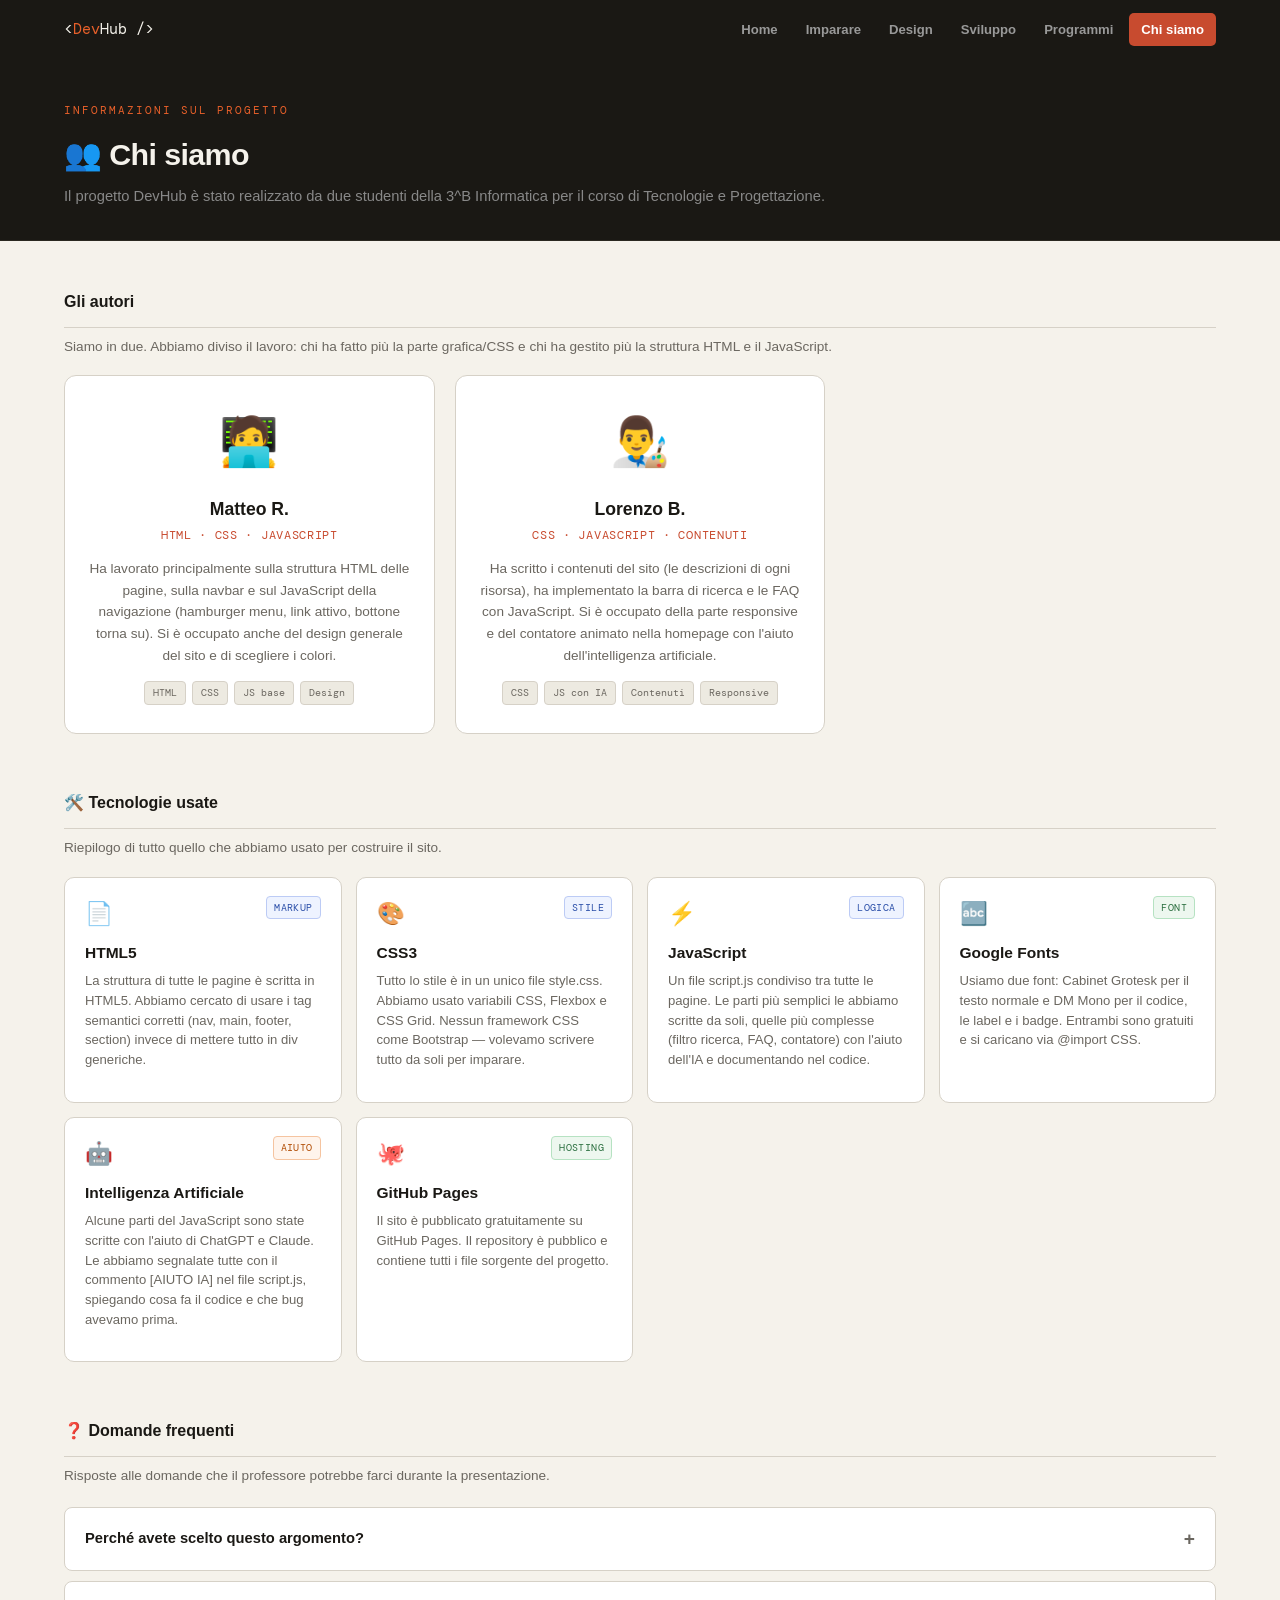
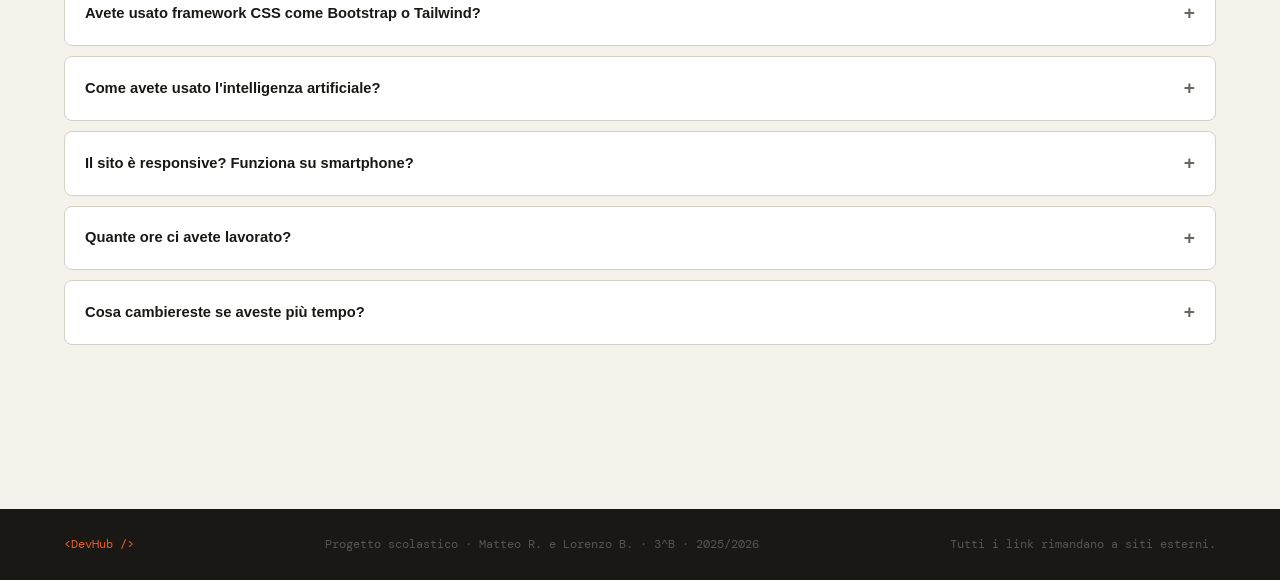
==== contatti.html @ ea6a5de8 "Sito copletato (skit)" ====
<!DOCTYPE html>
<html lang="it">
<head>
  <meta charset="UTF-8">
  <meta name="viewport" content="width=device-width, initial-scale=1.0">
  <title>Chi siamo – DevHub</title>
  <link rel="stylesheet" href="style.css">
</head>
<body>

<nav>
  <a href="index.html" class="brand">&lt;<span>Dev</span>Hub /&gt;</a>
  <div class="hamburger" id="hamburger">
    <span></span>
    <span></span>
    <span></span>
  </div>
  <div class="nav-links">
    <a href="index.html">Home</a>
    <a href="imparare.html">Imparare</a>
    <a href="design.html">Design</a>
    <a href="sviluppo.html">Sviluppo</a>
    <a href="programmi.html">Programmi</a>
    <a href="contatti.html">Chi siamo</a>
  </div>
</nav>


<div class="page-title">
  <div class="eyebrow">Informazioni sul progetto</div>
  <h1>👥 Chi siamo</h1>
  <p>Il progetto DevHub è stato realizzato da due studenti della 3^B Informatica per il corso di Tecnologie e Progettazione.</p>
</div>


<div class="main">

  <!-- ─────────── PROFILI ─────────── -->
  <div class="sezione">
    <div class="sezione-head">
      <h2>Gli autori</h2>
    </div>
    <p class="sezione-desc">Siamo in due. Abbiamo diviso il lavoro: chi ha fatto più la parte grafica/CSS e chi ha gestito più la struttura HTML e il JavaScript.</p>

    <div class="chi-siamo-grid">

      <!-- profilo Matteo -->
      <div class="profilo-card">
        <span class="profilo-avatar">🧑‍💻</span>
        <h3>Matteo R.</h3>
        <span class="ruolo">HTML · CSS · JavaScript</span>
        <p>
          Ha lavorato principalmente sulla struttura HTML delle pagine, sulla navbar
          e sul JavaScript della navigazione (hamburger menu, link attivo, bottone torna su).
          Si è occupato anche del design generale del sito e di scegliere i colori.
        </p>
        <div class="tag-lista">
          <span class="tag">HTML</span>
          <span class="tag">CSS</span>
          <span class="tag">JS base</span>
          <span class="tag">Design</span>
        </div>
      </div>

      <!-- profilo Lorenzo -->
      <div class="profilo-card">
        <span class="profilo-avatar">👨‍🎨</span>
        <h3>Lorenzo B.</h3>
        <span class="ruolo">CSS · JavaScript · Contenuti</span>
        <p>
          Ha scritto i contenuti del sito (le descrizioni di ogni risorsa), ha implementato
          la barra di ricerca e le FAQ con JavaScript. Si è occupato della parte responsive
          e del contatore animato nella homepage con l'aiuto dell'intelligenza artificiale.
        </p>
        <div class="tag-lista">
          <span class="tag">CSS</span>
          <span class="tag">JS con IA</span>
          <span class="tag">Contenuti</span>
          <span class="tag">Responsive</span>
        </div>
      </div>

    </div>
  </div><!-- /profili -->


  <!-- ─────────── COME È STATO FATTO ─────────── -->
  <div class="sezione">
    <div class="sezione-head">
      <h2>🛠️ Tecnologie usate</h2>
    </div>
    <p class="sezione-desc">Riepilogo di tutto quello che abbiamo usato per costruire il sito.</p>

    <div class="griglia">

      <div class="card">
        <div class="card-top"><div class="card-icon">📄</div><span class="badge open">Markup</span></div>
        <h3>HTML5</h3>
        <p>La struttura di tutte le pagine è scritta in HTML5. Abbiamo cercato di usare i tag semantici corretti (nav, main, footer, section) invece di mettere tutto in div generiche.</p>
      </div>

      <div class="card">
        <div class="card-top"><div class="card-icon">🎨</div><span class="badge open">Stile</span></div>
        <h3>CSS3</h3>
        <p>Tutto lo stile è in un unico file style.css. Abbiamo usato variabili CSS, Flexbox e CSS Grid. Nessun framework CSS come Bootstrap — volevamo scrivere tutto da soli per imparare.</p>
      </div>

      <div class="card">
        <div class="card-top"><div class="card-icon">⚡</div><span class="badge open">Logica</span></div>
        <h3>JavaScript</h3>
        <p>Un file script.js condiviso tra tutte le pagine. Le parti più semplici le abbiamo scritte da soli, quelle più complesse (filtro ricerca, FAQ, contatore) con l'aiuto dell'IA e documentando nel codice.</p>
      </div>

      <div class="card">
        <div class="card-top"><div class="card-icon">🔤</div><span class="badge free">Font</span></div>
        <h3>Google Fonts</h3>
        <p>Usiamo due font: Cabinet Grotesk per il testo normale e DM Mono per il codice, le label e i badge. Entrambi sono gratuiti e si caricano via @import CSS.</p>
      </div>

      <div class="card">
        <div class="card-top"><div class="card-icon">🤖</div><span class="badge paid">Aiuto</span></div>
        <h3>Intelligenza Artificiale</h3>
        <p>Alcune parti del JavaScript sono state scritte con l'aiuto di ChatGPT e Claude. Le abbiamo segnalate tutte con il commento [AIUTO IA] nel file script.js, spiegando cosa fa il codice e che bug avevamo prima.</p>
      </div>

      <div class="card">
        <div class="card-top"><div class="card-icon">🐙</div><span class="badge free">Hosting</span></div>
        <h3>GitHub Pages</h3>
        <p>Il sito è pubblicato gratuitamente su GitHub Pages. Il repository è pubblico e contiene tutti i file sorgente del progetto.</p>
      </div>

    </div>
  </div><!-- /tecnologie -->


  <!-- ─────────── FAQ ─────────── -->
  <!-- questa sezione usa l'accordion fatto con JavaScript (vedi script.js) -->
  <div class="sezione">
    <div class="sezione-head">
      <h2>❓ Domande frequenti</h2>
    </div>
    <p class="sezione-desc">Risposte alle domande che il professore potrebbe farci durante la presentazione.</p>

    <div class="faq-lista">

      <div class="faq-item">
        <div class="faq-domanda">Perché avete scelto questo argomento?</div>
        <div class="faq-risposta">
          Abbiamo scelto le risorse per lo sviluppo web perché è l'argomento del corso e perché
          quando abbiamo iniziato a studiare ci siamo resi conto che c'erano tantissimi siti utili
          ma nessuno li raccoglieva in modo organizzato. Abbiamo pensato che poteva essere utile
          anche per i compagni di classe.
        </div>
      </div>

      <div class="faq-item">
        <div class="faq-domanda">Avete usato framework CSS come Bootstrap o Tailwind?</div>
        <div class="faq-risposta">
          No. Abbiamo scelto di scrivere tutto il CSS da zero perché volevamo imparare e capire
          come funzionano le proprietà CSS senza dipendere da classi predefinite di un framework.
          Abbiamo usato solo i font di Google Fonts, che si importano con una riga di CSS.
        </div>
      </div>

      <div class="faq-item">
        <div class="faq-domanda">Come avete usato l'intelligenza artificiale?</div>
        <div class="faq-risposta">
          Abbiamo usato l'IA principalmente per le parti di JavaScript più complesse: il filtro
          di ricerca delle card, l'accordion delle FAQ (quella che state leggendo) e l'animazione
          dei numeri nella homepage. Tutte queste parti sono segnalate nel codice con il commento
          [AIUTO IA] e abbiamo scritto una spiegazione di come funzionano e che problemi avevamo
          prima di chiedere aiuto.
        </div>
      </div>

      <div class="faq-item">
        <div class="faq-domanda">Il sito è responsive? Funziona su smartphone?</div>
        <div class="faq-risposta">
          Sì. Abbiamo usato i media query CSS per adattare il layout agli schermi piccoli.
          Su mobile la navbar mostra il menu hamburger, la griglia delle card passa a una
          sola colonna e il footer si dispone in verticale. Abbiamo testato su Chrome con
          gli strumenti per sviluppatori (modalità dispositivo mobile).
        </div>
      </div>

      <div class="faq-item">
        <div class="faq-domanda">Quante ore ci avete lavorato?</div>
        <div class="faq-risposta">
          Circa 15-20 ore in totale. Abbiamo iniziato dalla struttura HTML e dal CSS di base,
          poi abbiamo aggiunto i contenuti di ogni sezione, e infine abbiamo aggiunto il
          JavaScript. La parte che ha richiesto più tempo è stata il CSS della navbar e
          la parte responsive del sito.
        </div>
      </div>

      <div class="faq-item">
        <div class="faq-domanda">Cosa cambiereste se aveste più tempo?</div>
        <div class="faq-risposta">
          Aggiungeremmo la possibilità di filtrare le risorse per tipo (Gratis, A pagamento, Open Source)
          con dei bottoni, non solo con la barra di ricerca. Aggiungeremmo anche una sezione dove gli
          utenti possono suggerire nuove risorse tramite un form. E forse una dark mode completa invece
          del toggle parziale che c'è adesso.
        </div>
      </div>

    </div>
  </div><!-- /faq -->

</div><!-- /main -->


<footer>
  <span class="brand-footer">&lt;DevHub /&gt;</span>
  <span>Progetto scolastico · Matteo R. e Lorenzo B. · 3^B · 2025/2026</span>
  <span>Tutti i link rimandano a siti esterni.</span>
</footer>

<button id="torna-su" title="Torna in cima">↑</button>

<script src="script.js"></script>
</body>
</html>
---- style.css ----
/* =============================================
   DevHub - Progetto Scolastico
   Autori: Matteo R. e Lorenzo B.
   Classe: 3^B Informatica
   Anno: 2025/2026
   ============================================= */

/* importiamo i font da google fonts, sono gratis e si mettono prima di tutto */
@import url('https://fonts.googleapis.com/css2?family=DM+Mono:wght@400;500&family=Cabinet+Grotesk:wght@300;400;500;700;800&display=swap');

/* le variabili CSS -- questa cosa delle variabili l'abbiamo imparata di recente
   si dichiarano nel :root e poi si usano con var(--nome)
   è comoda perché se cambi un colore lo cambi solo qui e si aggiorna dappertutto */
:root {
  --bg:     #f5f2eb;   /* sfondo principale (beige chiaro) */
  --bg2:    #edeae1;   /* sfondo secondario un po' più scuro */
  --ink:    #1a1814;   /* colore testo principale (quasi nero) */
  --ink2:   #6b6760;   /* testo secondario (grigio) */
  --accent: #c84b2f;   /* rosso per gli accenti */
  --ora:    #e8602a;   /* arancione per highlights */
  --border: #d6d1c7;   /* colore bordi */
  --card:   #ffffff;   /* sfondo delle card */
  --mono:   'DM Mono', monospace;   /* font per codice/label */
  --sans:   'Cabinet Grotesk', sans-serif;  /* font principale */
}

/* reset base: togliamo margin e padding a tutti gli elementi
   box-sizing: border-box fa sì che il padding non aumenti la larghezza dell'elemento
   questa cosa ci ha fatto impazzire all'inizio perché le div si sovrapponevano */
*, *::before, *::after {
  box-sizing: border-box;
  margin: 0;
  padding: 0;
}

body {
  font-family: var(--sans);
  background: var(--bg);
  color: var(--ink);
  font-size: 16px;
  line-height: 1.6;  /* interlinea, 1.6 è considerata ottimale per la leggibilità */
}

/* ============================================
   NAVBAR
   ============================================ */

nav {
  background: var(--ink);
  padding: 0 5%;        /* 5% ai lati così si adatta a qualsiasi schermo */
  height: 58px;
  display: flex;          /* flex è la salvezza per allineare le cose */
  align-items: center;    /* centra verticalmente */
  justify-content: space-between;  /* mette logo a sinistra e link a destra */
  position: sticky;  /* rimane in cima mentre si scrolla, lo ha suggerito Matteo */
  top: 0;
  z-index: 99;  /* z-index alto così sta sopra a tutto il resto della pagina */
}

.brand {
  font-family: var(--mono);
  color: var(--bg);
  text-decoration: none;  /* toglie la sottolineatura del link */
  font-size: .95rem;
}
.brand span { color: var(--ora); }  /* la parte arancione del logo */

.nav-links {
  display: flex;
  gap: 4px;  /* spazio tra i link */
}

.nav-links a {
  color: #999;
  text-decoration: none;
  font-size: .82rem;
  font-weight: 600;
  padding: 6px 12px;
  border-radius: 5px;
  /* transition: fa l'animazione quando cambia colore, il numero sono i secondi */
  transition: color .15s, background .15s;
}
.nav-links a:hover {
  color: #fff;
  background: #2a2820;
}
/* classe per il link della pagina attiva (aggiunta via JavaScript) */
.nav-links a.attiva {
  color: #fff;
  background: var(--accent);
}

/* hamburger menu per mobile - aggiunto dopo, ci ha aiutato l'IA perché
   non sapevamo come farlo sparire/comparire con solo CSS */
.hamburger {
  display: none;
  flex-direction: column;
  gap: 5px;
  cursor: pointer;
  padding: 4px;
}
.hamburger span {
  display: block;
  width: 24px;
  height: 2px;
  background: #fff;
  border-radius: 2px;
  transition: all .3s;
}


/* ============================================
   HERO (sezione grande in cima alla homepage)
   ============================================ */

.hero {
  background: var(--ink);
  color: var(--bg);
  padding: 72px 5% 56px;
  border-bottom: 1px solid #2a2820;
}

/* eyebrow = la scritta piccola sopra al titolo */
.eyebrow {
  font-family: var(--mono);
  font-size: .7rem;
  letter-spacing: .18em;   /* spazio tra le lettere */
  text-transform: uppercase;
  color: var(--ora);
  margin-bottom: 18px;
}

.hero h1 {
  /* clamp(min, preferito, max) - questa funzione è figa, l'abbiamo trovata su MDN
     fa sì che il testo si ridimensioni in base alla larghezza dello schermo */
  font-size: clamp(2rem, 4.5vw, 3.6rem);
  font-weight: 800;
  letter-spacing: -.03em;
  line-height: 1.08;
  max-width: 680px;
  margin-bottom: 18px;
}
.hero h1 em { font-style: normal; color: var(--ora); }
.hero p {
  color: #aaa;
  max-width: 500px;
  font-size: 1rem;
  margin-bottom: 36px;
}

/* le statistiche in basso nell'hero */
.stats { display: flex; gap: 40px; flex-wrap: wrap; }
.stat b {
  font-family: var(--mono);
  font-size: 1.5rem;
  color: #fff;
  display: block;  /* block per farlo andare a capo rispetto alla small */
  line-height: 1;
}
.stat small { font-size: .78rem; color: #666; }


/* ============================================
   TITOLO PAGINA (usato nelle pagine interne)
   ============================================ */

.page-title {
  background: var(--ink);
  color: var(--bg);
  padding: 44px 5% 32px;
  border-bottom: 1px solid #2a2820;
}
.page-title .eyebrow { margin-bottom: 10px; }
.page-title h1 {
  font-size: 1.9rem;
  font-weight: 800;
  letter-spacing: -.02em;
  margin-bottom: 6px;
}
.page-title p { color: #888; font-size: .92rem; }


/* ============================================
   CONTENUTO PRINCIPALE
   ============================================ */

.main {
  padding: 48px 5%;
  max-width: 1280px;
  margin: 0 auto;  /* auto ai lati centra il blocco orizzontalmente */
}


/* ============================================
   SEZIONI
   ============================================ */

.sezione { margin-bottom: 56px; }

.sezione-head {
  display: flex;
  align-items: center;
  gap: 10px;
  border-bottom: 1px solid var(--border);
  padding-bottom: 12px;
  margin-bottom: 8px;
}
.sezione-head h2 { font-size: 1rem; font-weight: 700; }

/* il pallino con il numero di risorse */
.count {
  font-family: var(--mono);
  font-size: .7rem;
  background: var(--bg2);
  border: 1px solid var(--border);
  color: var(--ink2);
  padding: 2px 8px;
  border-radius: 20px;  /* border-radius alto lo rende una pillola */
}

.sezione-desc {
  font-size: .85rem;
  color: var(--ink2);
  margin-bottom: 18px;
}


/* ============================================
   GRIGLIA CARD
   auto-fill con minmax è una cosa pazzesca: crea automaticamente le colonne
   in base alla larghezza disponibile, senza bisogno di media query!
   L'abbiamo trovata su CSS-Tricks, non l'abbiamo capita al 100% ma funziona
   ============================================ */

.griglia {
  display: grid;
  grid-template-columns: repeat(auto-fill, minmax(270px, 1fr));
  gap: 14px;
}


/* ============================================
   CARD
   ============================================ */

.card {
  background: var(--card);
  border: 1px solid var(--border);
  border-radius: 10px;
  padding: 18px 20px;
  display: block;       /* display block per occupare tutta la cella della griglia */
  text-decoration: none;
  color: var(--ink);
  transition: border-color .18s, box-shadow .18s, transform .15s;
}
.card:hover {
  border-color: var(--accent);
  box-shadow: 0 4px 18px rgba(200,75,47,.12);  /* ombra con un po' di trasparenza */
  transform: translateY(-2px);  /* si solleva di 2px al passaggio del mouse */
  text-decoration: none;
  color: var(--ink);
}

.card-top {
  display: flex;
  justify-content: space-between;
  align-items: flex-start;
  margin-bottom: 10px;
}

.card-icon { font-size: 1.4rem; }

/* badge = l'etichetta tipo "Gratis", "A pagamento" ecc. */
.badge {
  font-family: var(--mono);
  font-size: .62rem;
  letter-spacing: .04em;
  text-transform: uppercase;
  padding: 3px 7px;
  border-radius: 4px;
  border: 1px solid var(--border);
  background: var(--bg2);
  color: var(--ink2);
}
/* varianti colore del badge a seconda del tipo */
.badge.free  { background: #edf7ef; color: #2a6e3f; border-color: #b6e2c2; }  /* verde */
.badge.paid  { background: #fff4ec; color: #b04a00; border-color: #f5c4a0; }  /* arancione */
.badge.open  { background: #eef3ff; color: #2a4ea8; border-color: #bccbf5; }  /* blu */

.card h3 { font-size: .97rem; font-weight: 700; margin-bottom: 5px; }
.card p  { font-size: .82rem; color: var(--ink2); margin-bottom: 14px; line-height: 1.5; }

.card-link {
  font-family: var(--mono);
  font-size: .7rem;
  color: var(--accent);
  display: inline-flex;
  align-items: center;
  gap: 4px;
}
.card-link::after { content: '→'; }  /* la freccia dopo il link, aggiunta con CSS puro */

/* versione scura della card (per le risorse in evidenza) */
.card-dark {
  background: var(--ink);
  border-color: #2a2820;
  color: var(--bg);
}
.card-dark:hover { border-color: var(--ora); color: var(--bg); }
.card-dark p { color: #888; }
.card-dark .card-link { color: var(--ora); }
.card-dark .badge { background: #2a2820; color: #888; border-color: #383530; }


/* ============================================
   BARRA DI RICERCA (aggiunta da Lorenzo con aiuto IA)
   ============================================ */

.search-box {
  margin-bottom: 28px;
}
.search-box input {
  width: 100%;
  max-width: 440px;
  padding: 10px 16px;
  border: 1px solid var(--border);
  border-radius: 8px;
  font-family: var(--sans);
  font-size: .9rem;
  background: var(--card);
  color: var(--ink);
  outline: none;
  transition: border-color .2s;
}
.search-box input:focus {
  border-color: var(--accent);  /* bordo rosso quando si clicca sull'input */
}
.search-box input::placeholder { color: #aaa; }

/* messaggio che appare se la ricerca non trova nulla */
.nessun-risultato {
  display: none;  /* nascosto di default, JS lo mostra se serve */
  color: var(--ink2);
  font-size: .9rem;
  padding: 20px 0;
}


/* ============================================
   BOTTONE TORNA SU
   position fixed lo mette fisso in basso a destra anche scrollando
   ============================================ */

#torna-su {
  display: none;   /* nascosto, JS lo fa apparire dopo un po' di scroll */
  position: fixed;
  bottom: 28px;
  right: 28px;
  background: var(--accent);
  color: #fff;
  border: none;
  width: 42px;
  height: 42px;
  border-radius: 50%;   /* cerchio perfetto */
  font-size: 1.1rem;
  cursor: pointer;
  z-index: 100;
  box-shadow: 0 4px 14px rgba(0,0,0,.2);
  transition: background .2s, transform .2s;
}
#torna-su:hover {
  background: var(--ora);
  transform: translateY(-3px);
}


/* ============================================
   SEZIONE "CHI SIAMO" (pagina contatti)
   ============================================ */

.chi-siamo-grid {
  display: grid;
  grid-template-columns: repeat(auto-fill, minmax(300px, 1fr));
  gap: 20px;
  margin-bottom: 40px;
}

.profilo-card {
  background: var(--card);
  border: 1px solid var(--border);
  border-radius: 12px;
  padding: 28px 24px;
  text-align: center;
}

.profilo-avatar {
  font-size: 3rem;
  margin-bottom: 14px;
  display: block;
}

.profilo-card h3 {
  font-size: 1.1rem;
  font-weight: 700;
  margin-bottom: 4px;
}

.profilo-card .ruolo {
  font-family: var(--mono);
  font-size: .72rem;
  color: var(--accent);
  letter-spacing: .06em;
  text-transform: uppercase;
  margin-bottom: 12px;
  display: block;
}

.profilo-card p {
  font-size: .85rem;
  color: var(--ink2);
  line-height: 1.6;
}

.tag-lista {
  display: flex;
  flex-wrap: wrap;
  gap: 6px;
  justify-content: center;
  margin-top: 14px;
}

.tag {
  font-family: var(--mono);
  font-size: .65rem;
  padding: 3px 8px;
  border-radius: 4px;
  background: var(--bg2);
  border: 1px solid var(--border);
  color: var(--ink2);
}


/* ============================================
   DOMANDE FREQUENTI (FAQ) - pagina contatti
   ============================================ */

.faq-lista { margin-top: 20px; }

.faq-item {
  border: 1px solid var(--border);
  border-radius: 8px;
  margin-bottom: 10px;
  background: var(--card);
  overflow: hidden;  /* nasconde il contenuto che sporge fuori */
}

/* questa parte è quella su cui si clicca */
.faq-domanda {
  padding: 16px 20px;
  font-weight: 700;
  font-size: .92rem;
  cursor: pointer;
  display: flex;
  justify-content: space-between;
  align-items: center;
  user-select: none;  /* non permette di selezionare il testo per sbaglio */
}

.faq-domanda::after {
  content: '+';
  font-size: 1.2rem;
  color: var(--ink2);
  transition: transform .25s;
}

/* quando la faq è aperta cambia il + in x ruotando */
.faq-item.aperta .faq-domanda::after {
  transform: rotate(45deg);
}

.faq-risposta {
  display: none;   /* nascosta di default, JS la mostra */
  padding: 0 20px 16px;
  font-size: .85rem;
  color: var(--ink2);
  line-height: 1.6;
}

.faq-item.aperta .faq-risposta { display: block; }


/* ============================================
   CONTATORE ANIMATO (nella homepage)
   -- questa parte l'ha fatta l'IA, vedi script.js per la spiegazione
   ============================================ */

.stat b.animato {
  display: inline-block;
}


/* ============================================
   FOOTER
   ============================================ */

footer {
  background: var(--ink);
  color: #555;
  padding: 26px 5%;
  display: flex;
  justify-content: space-between;
  align-items: center;
  font-family: var(--mono);
  font-size: .75rem;
  margin-top: 60px;
  flex-wrap: wrap;
  gap: 10px;
}
footer .brand-footer { color: var(--ora); }
footer a { color: #555; text-decoration: none; }
footer a:hover { color: #888; }


/* ============================================
   RESPONSIVE / MOBILE
   sotto 640px cambia il layout
   ============================================ */

@media (max-width: 640px) {
  /* navbar: nasconde i link e mostra l'hamburger */
  .nav-links {
    display: none;
    position: absolute;
    top: 58px;
    left: 0;
    right: 0;
    background: var(--ink);
    flex-direction: column;
    padding: 12px 5%;
    gap: 2px;
    border-top: 1px solid #2a2820;
  }
  .nav-links.aperta { display: flex; }  /* JS aggiunge questa classe */
  .hamburger { display: flex; }

  .stats { gap: 24px; }
  .griglia { grid-template-columns: 1fr; }  /* una colonna sola su mobile */
  .chi-siamo-grid { grid-template-columns: 1fr; }

  footer { flex-direction: column; text-align: center; }
}
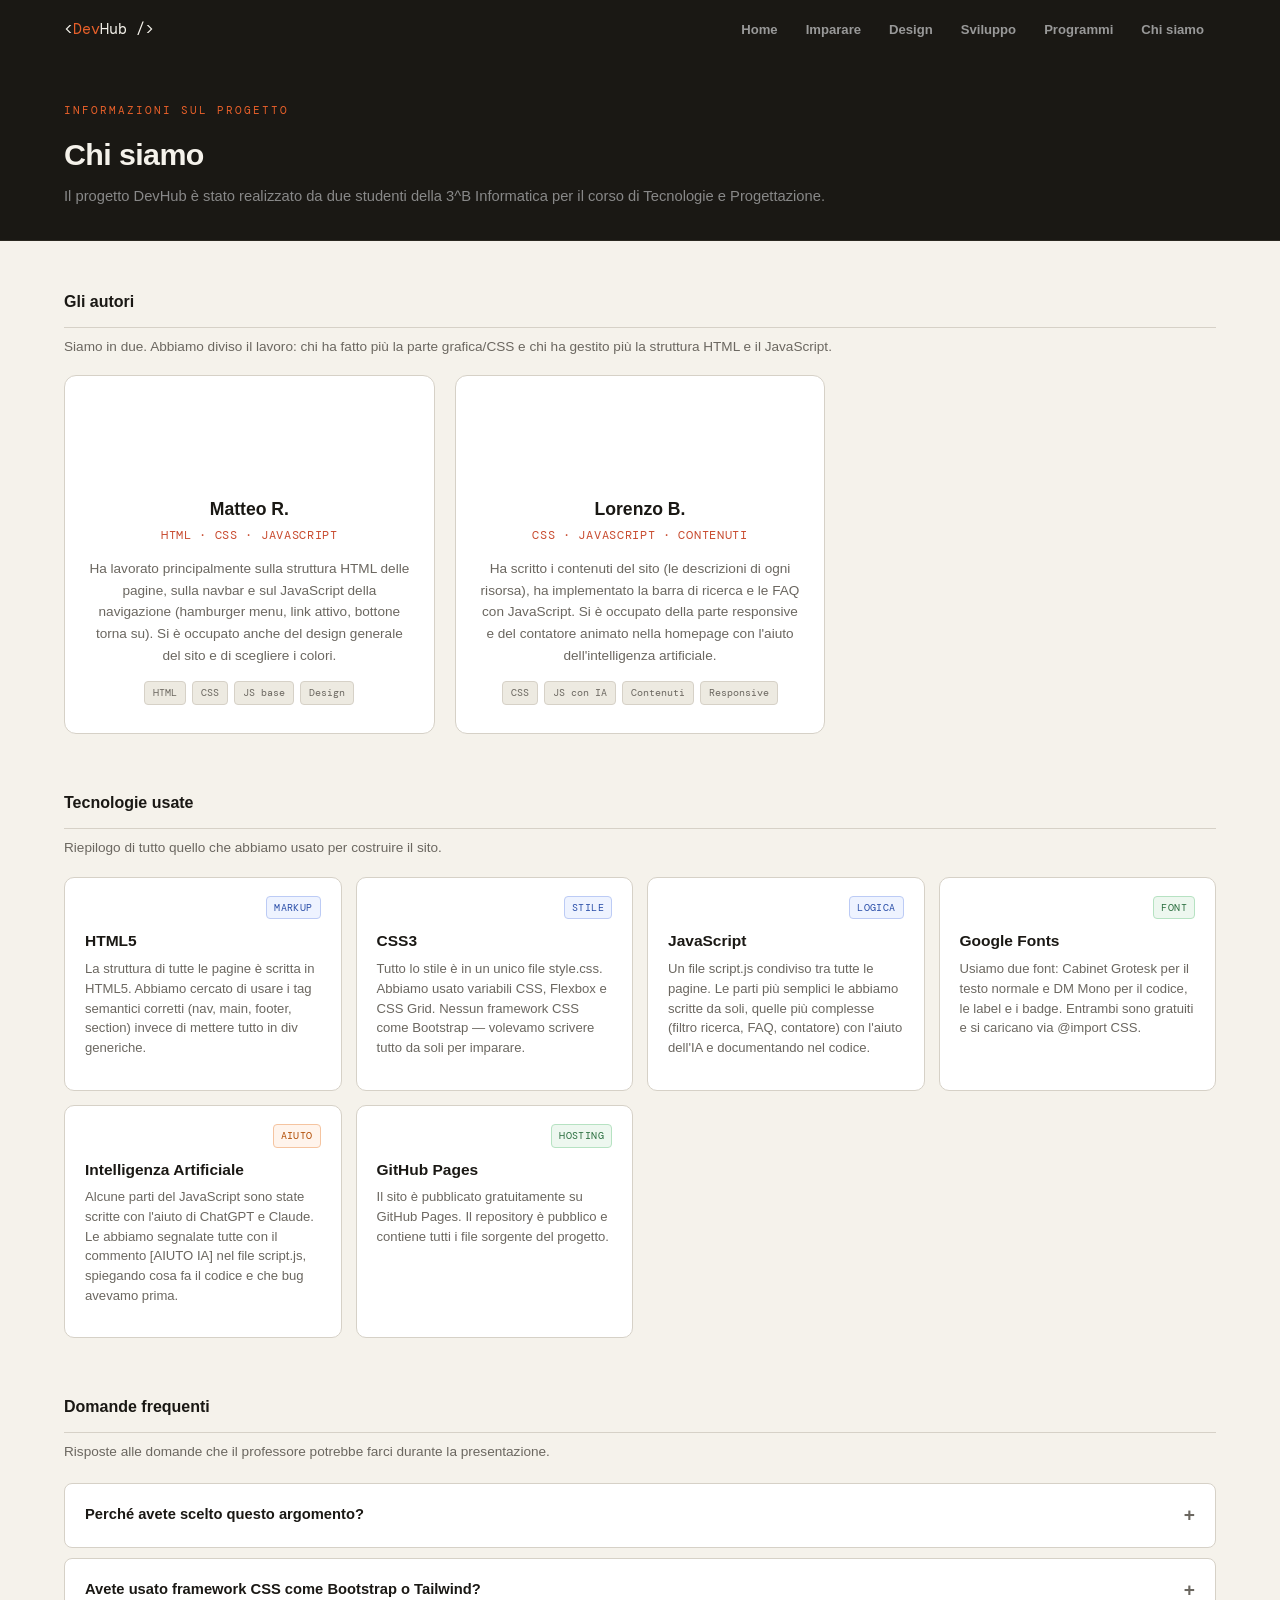
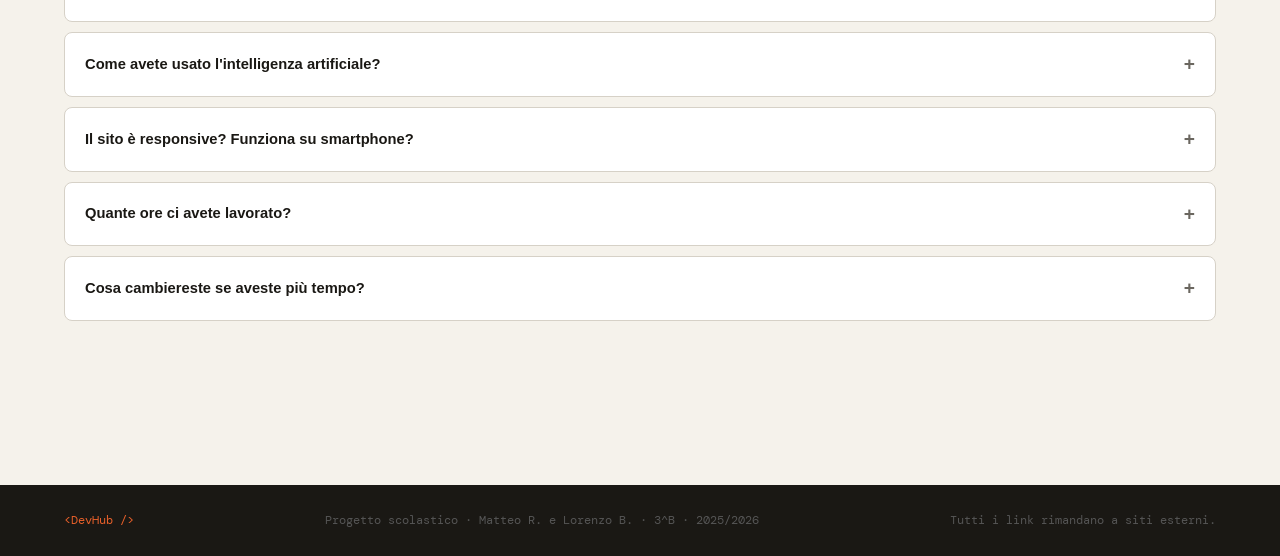
==== commit f43d069a: "Piccoli miglioramenti" ====
--- a/contatti.html
+++ b/contatti.html
@@ -1,218 +1,213 @@
 <!DOCTYPE html>
 <html lang="it">
 <head>
-  <meta charset="UTF-8">
-  <meta name="viewport" content="width=device-width, initial-scale=1.0">
-  <title>Chi siamo – DevHub</title>
-  <link rel="stylesheet" href="style.css">
+ <meta charset="UTF-8">
+ <meta name="viewport" content="width=device-width, initial-scale=1.0">
+ <title>Chi siamo – DevHub</title>
+ <link rel="stylesheet" href="style.css">
 </head>
 <body>
 
 <nav>
-  <a href="index.html" class="brand">&lt;<span>Dev</span>Hub /&gt;</a>
-  <div class="hamburger" id="hamburger">
-    <span></span>
-    <span></span>
-    <span></span>
-  </div>
-  <div class="nav-links">
-    <a href="index.html">Home</a>
-    <a href="imparare.html">Imparare</a>
-    <a href="design.html">Design</a>
-    <a href="sviluppo.html">Sviluppo</a>
-    <a href="programmi.html">Programmi</a>
-    <a href="contatti.html">Chi siamo</a>
-  </div>
+ <a href="index.html" class="brand">&lt;<span>Dev</span>Hub /&gt;</a>
+ <div class="nav-links">
+ <a href="index.html">Home</a>
+ <a href="imparare.html">Imparare</a>
+ <a href="design.html">Design</a>
+ <a href="sviluppo.html">Sviluppo</a>
+ <a href="programmi.html">Programmi</a>
+ <a href="contatti.html">Chi siamo</a>
+ </div>
 </nav>
 
 
 <div class="page-title">
-  <div class="eyebrow">Informazioni sul progetto</div>
-  <h1>👥 Chi siamo</h1>
-  <p>Il progetto DevHub è stato realizzato da due studenti della 3^B Informatica per il corso di Tecnologie e Progettazione.</p>
+ <div class="eyebrow">Informazioni sul progetto</div>
+ <h1> Chi siamo</h1>
+ <p>Il progetto DevHub è stato realizzato da due studenti della 3^B Informatica per il corso di Tecnologie e Progettazione.</p>
 </div>
 
 
 <div class="main">
 
-  <!-- ─────────── PROFILI ─────────── -->
-  <div class="sezione">
-    <div class="sezione-head">
-      <h2>Gli autori</h2>
-    </div>
-    <p class="sezione-desc">Siamo in due. Abbiamo diviso il lavoro: chi ha fatto più la parte grafica/CSS e chi ha gestito più la struttura HTML e il JavaScript.</p>
-
-    <div class="chi-siamo-grid">
-
-      <!-- profilo Matteo -->
-      <div class="profilo-card">
-        <span class="profilo-avatar">🧑‍💻</span>
-        <h3>Matteo R.</h3>
-        <span class="ruolo">HTML · CSS · JavaScript</span>
-        <p>
-          Ha lavorato principalmente sulla struttura HTML delle pagine, sulla navbar
-          e sul JavaScript della navigazione (hamburger menu, link attivo, bottone torna su).
-          Si è occupato anche del design generale del sito e di scegliere i colori.
-        </p>
-        <div class="tag-lista">
-          <span class="tag">HTML</span>
-          <span class="tag">CSS</span>
-          <span class="tag">JS base</span>
-          <span class="tag">Design</span>
-        </div>
-      </div>
-
-      <!-- profilo Lorenzo -->
-      <div class="profilo-card">
-        <span class="profilo-avatar">👨‍🎨</span>
-        <h3>Lorenzo B.</h3>
-        <span class="ruolo">CSS · JavaScript · Contenuti</span>
-        <p>
-          Ha scritto i contenuti del sito (le descrizioni di ogni risorsa), ha implementato
-          la barra di ricerca e le FAQ con JavaScript. Si è occupato della parte responsive
-          e del contatore animato nella homepage con l'aiuto dell'intelligenza artificiale.
-        </p>
-        <div class="tag-lista">
-          <span class="tag">CSS</span>
-          <span class="tag">JS con IA</span>
-          <span class="tag">Contenuti</span>
-          <span class="tag">Responsive</span>
-        </div>
-      </div>
-
-    </div>
-  </div><!-- /profili -->
-
-
-  <!-- ─────────── COME È STATO FATTO ─────────── -->
-  <div class="sezione">
-    <div class="sezione-head">
-      <h2>🛠️ Tecnologie usate</h2>
-    </div>
-    <p class="sezione-desc">Riepilogo di tutto quello che abbiamo usato per costruire il sito.</p>
-
-    <div class="griglia">
-
-      <div class="card">
-        <div class="card-top"><div class="card-icon">📄</div><span class="badge open">Markup</span></div>
-        <h3>HTML5</h3>
-        <p>La struttura di tutte le pagine è scritta in HTML5. Abbiamo cercato di usare i tag semantici corretti (nav, main, footer, section) invece di mettere tutto in div generiche.</p>
-      </div>
-
-      <div class="card">
-        <div class="card-top"><div class="card-icon">🎨</div><span class="badge open">Stile</span></div>
-        <h3>CSS3</h3>
-        <p>Tutto lo stile è in un unico file style.css. Abbiamo usato variabili CSS, Flexbox e CSS Grid. Nessun framework CSS come Bootstrap — volevamo scrivere tutto da soli per imparare.</p>
-      </div>
-
-      <div class="card">
-        <div class="card-top"><div class="card-icon">⚡</div><span class="badge open">Logica</span></div>
-        <h3>JavaScript</h3>
-        <p>Un file script.js condiviso tra tutte le pagine. Le parti più semplici le abbiamo scritte da soli, quelle più complesse (filtro ricerca, FAQ, contatore) con l'aiuto dell'IA e documentando nel codice.</p>
-      </div>
-
-      <div class="card">
-        <div class="card-top"><div class="card-icon">🔤</div><span class="badge free">Font</span></div>
-        <h3>Google Fonts</h3>
-        <p>Usiamo due font: Cabinet Grotesk per il testo normale e DM Mono per il codice, le label e i badge. Entrambi sono gratuiti e si caricano via @import CSS.</p>
-      </div>
-
-      <div class="card">
-        <div class="card-top"><div class="card-icon">🤖</div><span class="badge paid">Aiuto</span></div>
-        <h3>Intelligenza Artificiale</h3>
-        <p>Alcune parti del JavaScript sono state scritte con l'aiuto di ChatGPT e Claude. Le abbiamo segnalate tutte con il commento [AIUTO IA] nel file script.js, spiegando cosa fa il codice e che bug avevamo prima.</p>
-      </div>
-
-      <div class="card">
-        <div class="card-top"><div class="card-icon">🐙</div><span class="badge free">Hosting</span></div>
-        <h3>GitHub Pages</h3>
-        <p>Il sito è pubblicato gratuitamente su GitHub Pages. Il repository è pubblico e contiene tutti i file sorgente del progetto.</p>
-      </div>
-
-    </div>
-  </div><!-- /tecnologie -->
-
-
-  <!-- ─────────── FAQ ─────────── -->
-  <!-- questa sezione usa l'accordion fatto con JavaScript (vedi script.js) -->
-  <div class="sezione">
-    <div class="sezione-head">
-      <h2>❓ Domande frequenti</h2>
-    </div>
-    <p class="sezione-desc">Risposte alle domande che il professore potrebbe farci durante la presentazione.</p>
-
-    <div class="faq-lista">
-
-      <div class="faq-item">
-        <div class="faq-domanda">Perché avete scelto questo argomento?</div>
-        <div class="faq-risposta">
-          Abbiamo scelto le risorse per lo sviluppo web perché è l'argomento del corso e perché
-          quando abbiamo iniziato a studiare ci siamo resi conto che c'erano tantissimi siti utili
-          ma nessuno li raccoglieva in modo organizzato. Abbiamo pensato che poteva essere utile
-          anche per i compagni di classe.
-        </div>
-      </div>
-
-      <div class="faq-item">
-        <div class="faq-domanda">Avete usato framework CSS come Bootstrap o Tailwind?</div>
-        <div class="faq-risposta">
-          No. Abbiamo scelto di scrivere tutto il CSS da zero perché volevamo imparare e capire
-          come funzionano le proprietà CSS senza dipendere da classi predefinite di un framework.
-          Abbiamo usato solo i font di Google Fonts, che si importano con una riga di CSS.
-        </div>
-      </div>
-
-      <div class="faq-item">
-        <div class="faq-domanda">Come avete usato l'intelligenza artificiale?</div>
-        <div class="faq-risposta">
-          Abbiamo usato l'IA principalmente per le parti di JavaScript più complesse: il filtro
-          di ricerca delle card, l'accordion delle FAQ (quella che state leggendo) e l'animazione
-          dei numeri nella homepage. Tutte queste parti sono segnalate nel codice con il commento
-          [AIUTO IA] e abbiamo scritto una spiegazione di come funzionano e che problemi avevamo
-          prima di chiedere aiuto.
-        </div>
-      </div>
-
-      <div class="faq-item">
-        <div class="faq-domanda">Il sito è responsive? Funziona su smartphone?</div>
-        <div class="faq-risposta">
-          Sì. Abbiamo usato i media query CSS per adattare il layout agli schermi piccoli.
-          Su mobile la navbar mostra il menu hamburger, la griglia delle card passa a una
-          sola colonna e il footer si dispone in verticale. Abbiamo testato su Chrome con
-          gli strumenti per sviluppatori (modalità dispositivo mobile).
-        </div>
-      </div>
-
-      <div class="faq-item">
-        <div class="faq-domanda">Quante ore ci avete lavorato?</div>
-        <div class="faq-risposta">
-          Circa 15-20 ore in totale. Abbiamo iniziato dalla struttura HTML e dal CSS di base,
-          poi abbiamo aggiunto i contenuti di ogni sezione, e infine abbiamo aggiunto il
-          JavaScript. La parte che ha richiesto più tempo è stata il CSS della navbar e
-          la parte responsive del sito.
-        </div>
-      </div>
-
-      <div class="faq-item">
-        <div class="faq-domanda">Cosa cambiereste se aveste più tempo?</div>
-        <div class="faq-risposta">
-          Aggiungeremmo la possibilità di filtrare le risorse per tipo (Gratis, A pagamento, Open Source)
-          con dei bottoni, non solo con la barra di ricerca. Aggiungeremmo anche una sezione dove gli
-          utenti possono suggerire nuove risorse tramite un form. E forse una dark mode completa invece
-          del toggle parziale che c'è adesso.
-        </div>
-      </div>
-
-    </div>
-  </div><!-- /faq -->
+ <!-- PROFILI -->
+ <div class="sezione">
+ <div class="sezione-head">
+ <h2>Gli autori</h2>
+ </div>
+ <p class="sezione-desc">Siamo in due. Abbiamo diviso il lavoro: chi ha fatto più la parte grafica/CSS e chi ha gestito più la struttura HTML e il JavaScript.</p>
+
+ <div class="chi-siamo-grid">
+
+ <!-- profilo Matteo -->
+ <div class="profilo-card">
+ <span class="profilo-avatar">‍</span>
+ <h3>Matteo R.</h3>
+ <span class="ruolo">HTML · CSS · JavaScript</span>
+ <p>
+ Ha lavorato principalmente sulla struttura HTML delle pagine, sulla navbar
+ e sul JavaScript della navigazione (hamburger menu, link attivo, bottone torna su).
+ Si è occupato anche del design generale del sito e di scegliere i colori.
+ </p>
+ <div class="tag-lista">
+ <span class="tag">HTML</span>
+ <span class="tag">CSS</span>
+ <span class="tag">JS base</span>
+ <span class="tag">Design</span>
+ </div>
+ </div>
+
+ <!-- profilo Lorenzo -->
+ <div class="profilo-card">
+ <span class="profilo-avatar">‍</span>
+ <h3>Lorenzo B.</h3>
+ <span class="ruolo">CSS · JavaScript · Contenuti</span>
+ <p>
+ Ha scritto i contenuti del sito (le descrizioni di ogni risorsa), ha implementato
+ la barra di ricerca e le FAQ con JavaScript. Si è occupato della parte responsive
+ e del contatore animato nella homepage con l'aiuto dell'intelligenza artificiale.
+ </p>
+ <div class="tag-lista">
+ <span class="tag">CSS</span>
+ <span class="tag">JS con IA</span>
+ <span class="tag">Contenuti</span>
+ <span class="tag">Responsive</span>
+ </div>
+ </div>
+
+ </div>
+ </div><!-- /profili -->
+
+
+ <!-- COME È STATO FATTO -->
+ <div class="sezione">
+ <div class="sezione-head">
+ <h2> Tecnologie usate</h2>
+ </div>
+ <p class="sezione-desc">Riepilogo di tutto quello che abbiamo usato per costruire il sito.</p>
+
+ <div class="griglia">
+
+ <div class="card">
+ <div class="card-top"><div class="card-icon"></div><span class="badge open">Markup</span></div>
+ <h3>HTML5</h3>
+ <p>La struttura di tutte le pagine è scritta in HTML5. Abbiamo cercato di usare i tag semantici corretti (nav, main, footer, section) invece di mettere tutto in div generiche.</p>
+ </div>
+
+ <div class="card">
+ <div class="card-top"><div class="card-icon"></div><span class="badge open">Stile</span></div>
+ <h3>CSS3</h3>
+ <p>Tutto lo stile è in un unico file style.css. Abbiamo usato variabili CSS, Flexbox e CSS Grid. Nessun framework CSS come Bootstrap — volevamo scrivere tutto da soli per imparare.</p>
+ </div>
+
+ <div class="card">
+ <div class="card-top"><div class="card-icon"></div><span class="badge open">Logica</span></div>
+ <h3>JavaScript</h3>
+ <p>Un file script.js condiviso tra tutte le pagine. Le parti più semplici le abbiamo scritte da soli, quelle più complesse (filtro ricerca, FAQ, contatore) con l'aiuto dell'IA e documentando nel codice.</p>
+ </div>
+
+ <div class="card">
+ <div class="card-top"><div class="card-icon"></div><span class="badge free">Font</span></div>
+ <h3>Google Fonts</h3>
+ <p>Usiamo due font: Cabinet Grotesk per il testo normale e DM Mono per il codice, le label e i badge. Entrambi sono gratuiti e si caricano via @import CSS.</p>
+ </div>
+
+ <div class="card">
+ <div class="card-top"><div class="card-icon"></div><span class="badge paid">Aiuto</span></div>
+ <h3>Intelligenza Artificiale</h3>
+ <p>Alcune parti del JavaScript sono state scritte con l'aiuto di ChatGPT e Claude. Le abbiamo segnalate tutte con il commento [AIUTO IA] nel file script.js, spiegando cosa fa il codice e che bug avevamo prima.</p>
+ </div>
+
+ <div class="card">
+ <div class="card-top"><div class="card-icon"></div><span class="badge free">Hosting</span></div>
+ <h3>GitHub Pages</h3>
+ <p>Il sito è pubblicato gratuitamente su GitHub Pages. Il repository è pubblico e contiene tutti i file sorgente del progetto.</p>
+ </div>
+
+ </div>
+ </div><!-- /tecnologie -->
+
+
+ <!-- FAQ -->
+ <!-- questa sezione usa l'accordion fatto con JavaScript (vedi script.js) -->
+ <div class="sezione">
+ <div class="sezione-head">
+ <h2> Domande frequenti</h2>
+ </div>
+ <p class="sezione-desc">Risposte alle domande che il professore potrebbe farci durante la presentazione.</p>
+
+ <div class="faq-lista">
+
+ <div class="faq-item">
+ <div class="faq-domanda">Perché avete scelto questo argomento?</div>
+ <div class="faq-risposta">
+ Abbiamo scelto le risorse per lo sviluppo web perché è l'argomento del corso e perché
+ quando abbiamo iniziato a studiare ci siamo resi conto che c'erano tantissimi siti utili
+ ma nessuno li raccoglieva in modo organizzato. Abbiamo pensato che poteva essere utile
+ anche per i compagni di classe.
+ </div>
+ </div>
+
+ <div class="faq-item">
+ <div class="faq-domanda">Avete usato framework CSS come Bootstrap o Tailwind?</div>
+ <div class="faq-risposta">
+ No. Abbiamo scelto di scrivere tutto il CSS da zero perché volevamo imparare e capire
+ come funzionano le proprietà CSS senza dipendere da classi predefinite di un framework.
+ Abbiamo usato solo i font di Google Fonts, che si importano con una riga di CSS.
+ </div>
+ </div>
+
+ <div class="faq-item">
+ <div class="faq-domanda">Come avete usato l'intelligenza artificiale?</div>
+ <div class="faq-risposta">
+ Abbiamo usato l'IA principalmente per le parti di JavaScript più complesse: il filtro
+ di ricerca delle card, l'accordion delle FAQ (quella che state leggendo) e l'animazione
+ dei numeri nella homepage. Tutte queste parti sono segnalate nel codice con il commento
+ [AIUTO IA] e abbiamo scritto una spiegazione di come funzionano e che problemi avevamo
+ prima di chiedere aiuto.
+ </div>
+ </div>
+
+ <div class="faq-item">
+ <div class="faq-domanda">Il sito è responsive? Funziona su smartphone?</div>
+ <div class="faq-risposta">
+ Sì. Abbiamo usato i media query CSS per adattare il layout agli schermi piccoli.
+ Su mobile la navbar mostra il menu hamburger, la griglia delle card passa a una
+ sola colonna e il footer si dispone in verticale. Abbiamo testato su Chrome con
+ gli strumenti per sviluppatori (modalità dispositivo mobile).
+ </div>
+ </div>
+
+ <div class="faq-item">
+ <div class="faq-domanda">Quante ore ci avete lavorato?</div>
+ <div class="faq-risposta">
+ Circa 15-20 ore in totale. Abbiamo iniziato dalla struttura HTML e dal CSS di base,
+ poi abbiamo aggiunto i contenuti di ogni sezione, e infine abbiamo aggiunto il
+ JavaScript. La parte che ha richiesto più tempo è stata il CSS della navbar e
+ la parte responsive del sito.
+ </div>
+ </div>
+
+ <div class="faq-item">
+ <div class="faq-domanda">Cosa cambiereste se aveste più tempo?</div>
+ <div class="faq-risposta">
+ Aggiungeremmo la possibilità di filtrare le risorse per tipo (Gratis, A pagamento, Open Source)
+ con dei bottoni, non solo con la barra di ricerca. Aggiungeremmo anche una sezione dove gli
+ utenti possono suggerire nuove risorse tramite un form. E forse una dark mode completa invece
+ del toggle parziale che c'è adesso.
+ </div>
+ </div>
+
+ </div>
+ </div><!-- /faq -->
 
 </div><!-- /main -->
 
 
 <footer>
-  <span class="brand-footer">&lt;DevHub /&gt;</span>
-  <span>Progetto scolastico · Matteo R. e Lorenzo B. · 3^B · 2025/2026</span>
-  <span>Tutti i link rimandano a siti esterni.</span>
+ <span class="brand-footer">&lt;DevHub /&gt;</span>
+ <span>Progetto scolastico · Matteo R. e Lorenzo B. · 3^B · 2025/2026</span>
+ <span>Tutti i link rimandano a siti esterni.</span>
 </footer>
 
 <button id="torna-su" title="Torna in cima">↑</button>
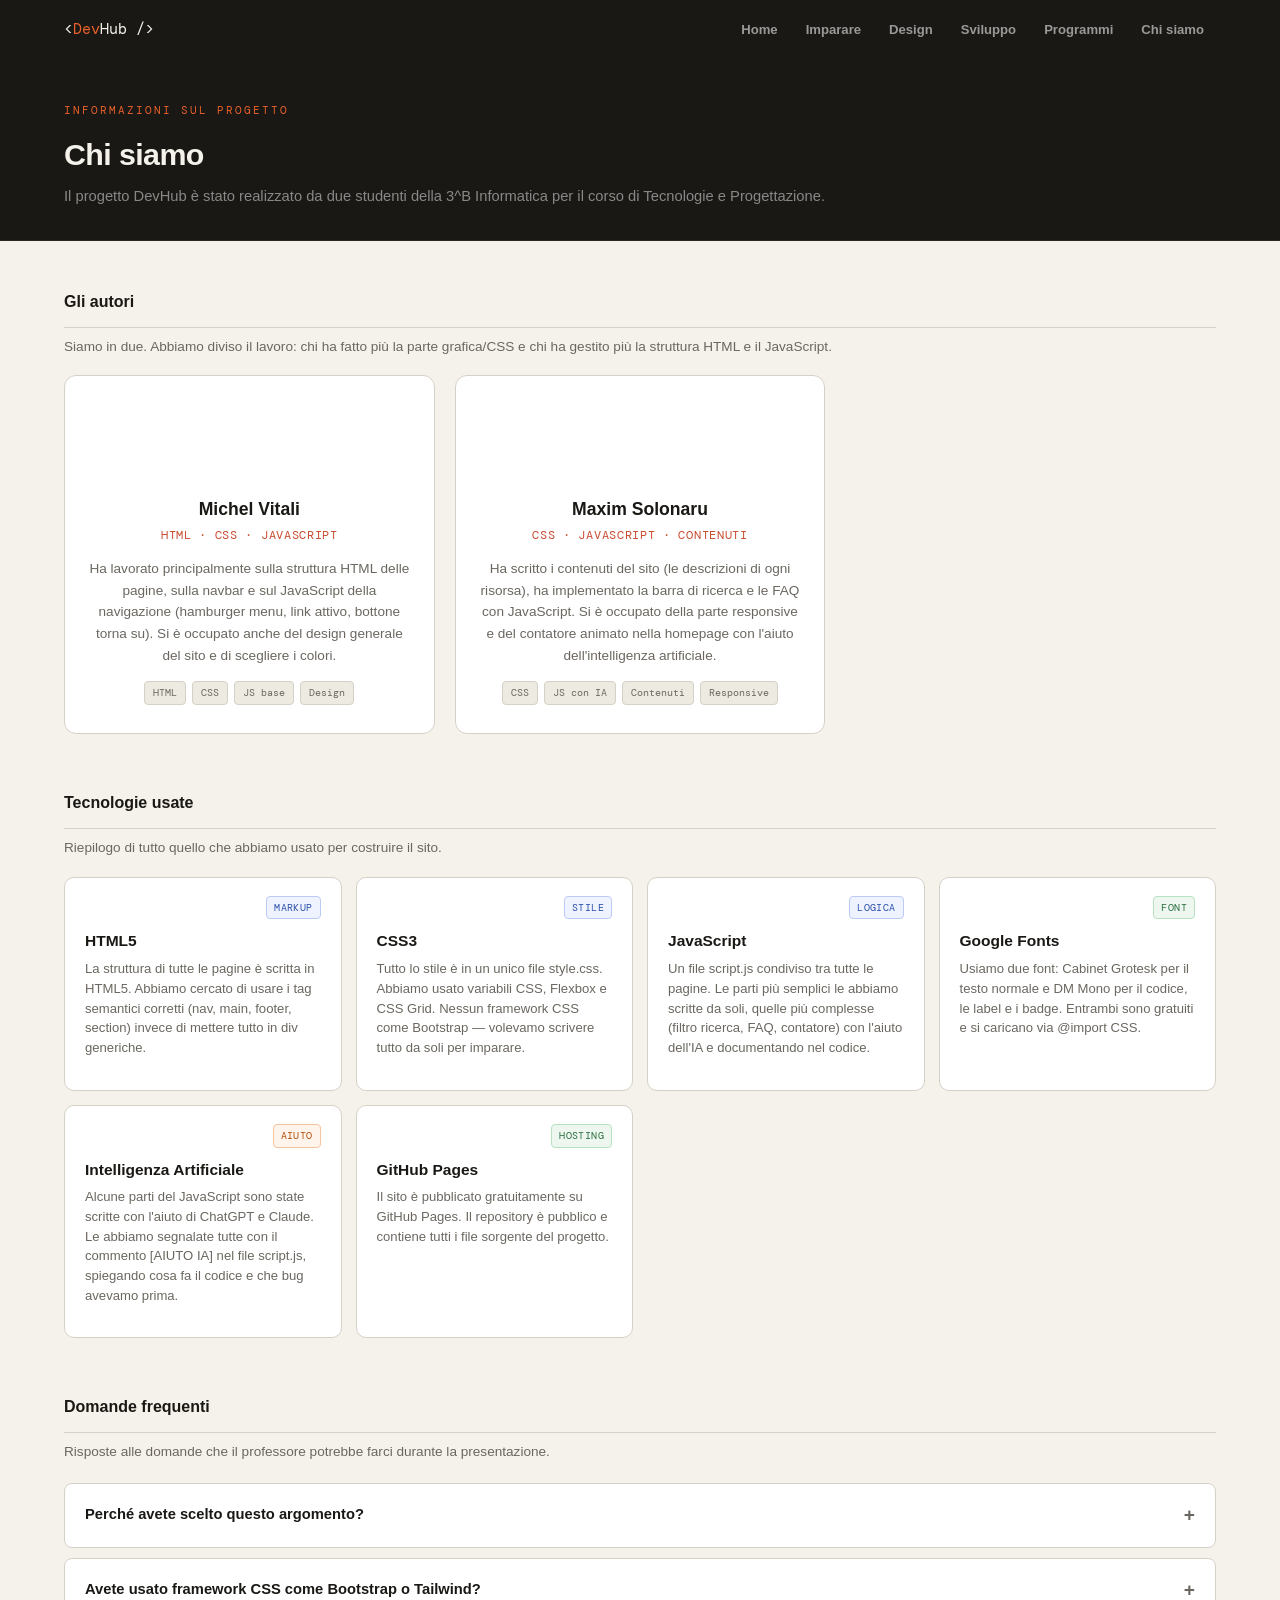
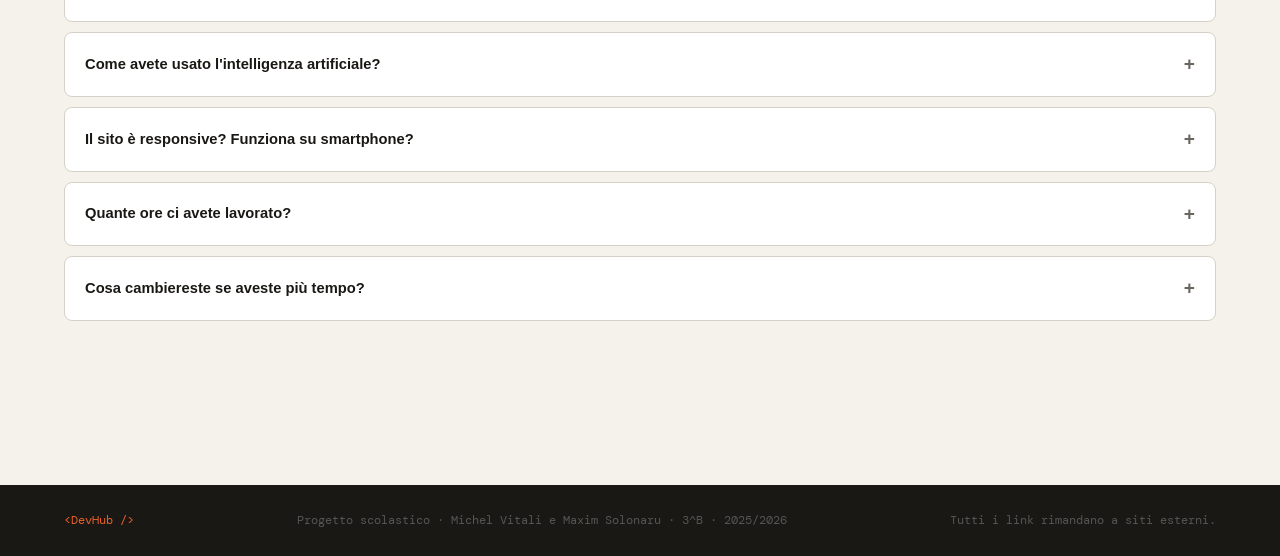
==== commit 8fc4b4cf: "Update team profiles in contatti.html" ====
--- a/contatti.html
+++ b/contatti.html
@@ -1,217 +1,242 @@
 <!DOCTYPE html>
 <html lang="it">
+
 <head>
- <meta charset="UTF-8">
- <meta name="viewport" content="width=device-width, initial-scale=1.0">
- <title>Chi siamo – DevHub</title>
- <link rel="stylesheet" href="style.css">
+    <meta charset="UTF-8">
+    <meta name="viewport" content="width=device-width, initial-scale=1.0">
+    <title>Chi siamo – DevHub</title>
+    <link rel="stylesheet" href="style.css">
 </head>
+
 <body>
 
-<nav>
- <a href="index.html" class="brand">&lt;<span>Dev</span>Hub /&gt;</a>
- <div class="nav-links">
- <a href="index.html">Home</a>
- <a href="imparare.html">Imparare</a>
- <a href="design.html">Design</a>
- <a href="sviluppo.html">Sviluppo</a>
- <a href="programmi.html">Programmi</a>
- <a href="contatti.html">Chi siamo</a>
- </div>
-</nav>
-
-
-<div class="page-title">
- <div class="eyebrow">Informazioni sul progetto</div>
- <h1> Chi siamo</h1>
- <p>Il progetto DevHub è stato realizzato da due studenti della 3^B Informatica per il corso di Tecnologie e Progettazione.</p>
-</div>
-
-
-<div class="main">
-
- <!-- PROFILI -->
- <div class="sezione">
- <div class="sezione-head">
- <h2>Gli autori</h2>
- </div>
- <p class="sezione-desc">Siamo in due. Abbiamo diviso il lavoro: chi ha fatto più la parte grafica/CSS e chi ha gestito più la struttura HTML e il JavaScript.</p>
-
- <div class="chi-siamo-grid">
-
- <!-- profilo Matteo -->
- <div class="profilo-card">
- <span class="profilo-avatar">‍</span>
- <h3>Matteo R.</h3>
- <span class="ruolo">HTML · CSS · JavaScript</span>
- <p>
- Ha lavorato principalmente sulla struttura HTML delle pagine, sulla navbar
- e sul JavaScript della navigazione (hamburger menu, link attivo, bottone torna su).
- Si è occupato anche del design generale del sito e di scegliere i colori.
- </p>
- <div class="tag-lista">
- <span class="tag">HTML</span>
- <span class="tag">CSS</span>
- <span class="tag">JS base</span>
- <span class="tag">Design</span>
- </div>
- </div>
-
- <!-- profilo Lorenzo -->
- <div class="profilo-card">
- <span class="profilo-avatar">‍</span>
- <h3>Lorenzo B.</h3>
- <span class="ruolo">CSS · JavaScript · Contenuti</span>
- <p>
- Ha scritto i contenuti del sito (le descrizioni di ogni risorsa), ha implementato
- la barra di ricerca e le FAQ con JavaScript. Si è occupato della parte responsive
- e del contatore animato nella homepage con l'aiuto dell'intelligenza artificiale.
- </p>
- <div class="tag-lista">
- <span class="tag">CSS</span>
- <span class="tag">JS con IA</span>
- <span class="tag">Contenuti</span>
- <span class="tag">Responsive</span>
- </div>
- </div>
-
- </div>
- </div><!-- /profili -->
-
-
- <!-- COME È STATO FATTO -->
- <div class="sezione">
- <div class="sezione-head">
- <h2> Tecnologie usate</h2>
- </div>
- <p class="sezione-desc">Riepilogo di tutto quello che abbiamo usato per costruire il sito.</p>
-
- <div class="griglia">
-
- <div class="card">
- <div class="card-top"><div class="card-icon"></div><span class="badge open">Markup</span></div>
- <h3>HTML5</h3>
- <p>La struttura di tutte le pagine è scritta in HTML5. Abbiamo cercato di usare i tag semantici corretti (nav, main, footer, section) invece di mettere tutto in div generiche.</p>
- </div>
-
- <div class="card">
- <div class="card-top"><div class="card-icon"></div><span class="badge open">Stile</span></div>
- <h3>CSS3</h3>
- <p>Tutto lo stile è in un unico file style.css. Abbiamo usato variabili CSS, Flexbox e CSS Grid. Nessun framework CSS come Bootstrap — volevamo scrivere tutto da soli per imparare.</p>
- </div>
-
- <div class="card">
- <div class="card-top"><div class="card-icon"></div><span class="badge open">Logica</span></div>
- <h3>JavaScript</h3>
- <p>Un file script.js condiviso tra tutte le pagine. Le parti più semplici le abbiamo scritte da soli, quelle più complesse (filtro ricerca, FAQ, contatore) con l'aiuto dell'IA e documentando nel codice.</p>
- </div>
-
- <div class="card">
- <div class="card-top"><div class="card-icon"></div><span class="badge free">Font</span></div>
- <h3>Google Fonts</h3>
- <p>Usiamo due font: Cabinet Grotesk per il testo normale e DM Mono per il codice, le label e i badge. Entrambi sono gratuiti e si caricano via @import CSS.</p>
- </div>
-
- <div class="card">
- <div class="card-top"><div class="card-icon"></div><span class="badge paid">Aiuto</span></div>
- <h3>Intelligenza Artificiale</h3>
- <p>Alcune parti del JavaScript sono state scritte con l'aiuto di ChatGPT e Claude. Le abbiamo segnalate tutte con il commento [AIUTO IA] nel file script.js, spiegando cosa fa il codice e che bug avevamo prima.</p>
- </div>
-
- <div class="card">
- <div class="card-top"><div class="card-icon"></div><span class="badge free">Hosting</span></div>
- <h3>GitHub Pages</h3>
- <p>Il sito è pubblicato gratuitamente su GitHub Pages. Il repository è pubblico e contiene tutti i file sorgente del progetto.</p>
- </div>
-
- </div>
- </div><!-- /tecnologie -->
-
-
- <!-- FAQ -->
- <!-- questa sezione usa l'accordion fatto con JavaScript (vedi script.js) -->
- <div class="sezione">
- <div class="sezione-head">
- <h2> Domande frequenti</h2>
- </div>
- <p class="sezione-desc">Risposte alle domande che il professore potrebbe farci durante la presentazione.</p>
-
- <div class="faq-lista">
-
- <div class="faq-item">
- <div class="faq-domanda">Perché avete scelto questo argomento?</div>
- <div class="faq-risposta">
- Abbiamo scelto le risorse per lo sviluppo web perché è l'argomento del corso e perché
- quando abbiamo iniziato a studiare ci siamo resi conto che c'erano tantissimi siti utili
- ma nessuno li raccoglieva in modo organizzato. Abbiamo pensato che poteva essere utile
- anche per i compagni di classe.
- </div>
- </div>
-
- <div class="faq-item">
- <div class="faq-domanda">Avete usato framework CSS come Bootstrap o Tailwind?</div>
- <div class="faq-risposta">
- No. Abbiamo scelto di scrivere tutto il CSS da zero perché volevamo imparare e capire
- come funzionano le proprietà CSS senza dipendere da classi predefinite di un framework.
- Abbiamo usato solo i font di Google Fonts, che si importano con una riga di CSS.
- </div>
- </div>
-
- <div class="faq-item">
- <div class="faq-domanda">Come avete usato l'intelligenza artificiale?</div>
- <div class="faq-risposta">
- Abbiamo usato l'IA principalmente per le parti di JavaScript più complesse: il filtro
- di ricerca delle card, l'accordion delle FAQ (quella che state leggendo) e l'animazione
- dei numeri nella homepage. Tutte queste parti sono segnalate nel codice con il commento
- [AIUTO IA] e abbiamo scritto una spiegazione di come funzionano e che problemi avevamo
- prima di chiedere aiuto.
- </div>
- </div>
-
- <div class="faq-item">
- <div class="faq-domanda">Il sito è responsive? Funziona su smartphone?</div>
- <div class="faq-risposta">
- Sì. Abbiamo usato i media query CSS per adattare il layout agli schermi piccoli.
- Su mobile la navbar mostra il menu hamburger, la griglia delle card passa a una
- sola colonna e il footer si dispone in verticale. Abbiamo testato su Chrome con
- gli strumenti per sviluppatori (modalità dispositivo mobile).
- </div>
- </div>
-
- <div class="faq-item">
- <div class="faq-domanda">Quante ore ci avete lavorato?</div>
- <div class="faq-risposta">
- Circa 15-20 ore in totale. Abbiamo iniziato dalla struttura HTML e dal CSS di base,
- poi abbiamo aggiunto i contenuti di ogni sezione, e infine abbiamo aggiunto il
- JavaScript. La parte che ha richiesto più tempo è stata il CSS della navbar e
- la parte responsive del sito.
- </div>
- </div>
-
- <div class="faq-item">
- <div class="faq-domanda">Cosa cambiereste se aveste più tempo?</div>
- <div class="faq-risposta">
- Aggiungeremmo la possibilità di filtrare le risorse per tipo (Gratis, A pagamento, Open Source)
- con dei bottoni, non solo con la barra di ricerca. Aggiungeremmo anche una sezione dove gli
- utenti possono suggerire nuove risorse tramite un form. E forse una dark mode completa invece
- del toggle parziale che c'è adesso.
- </div>
- </div>
-
- </div>
- </div><!-- /faq -->
-
-</div><!-- /main -->
-
-
-<footer>
- <span class="brand-footer">&lt;DevHub /&gt;</span>
- <span>Progetto scolastico · Matteo R. e Lorenzo B. · 3^B · 2025/2026</span>
- <span>Tutti i link rimandano a siti esterni.</span>
-</footer>
-
-<button id="torna-su" title="Torna in cima">↑</button>
-
-<script src="script.js"></script>
+    <nav>
+        <a href="index.html" class="brand">&lt;<span>Dev</span>Hub /&gt;</a>
+        <div class="nav-links">
+            <a href="index.html">Home</a>
+            <a href="imparare.html">Imparare</a>
+            <a href="design.html">Design</a>
+            <a href="sviluppo.html">Sviluppo</a>
+            <a href="programmi.html">Programmi</a>
+            <a href="contatti.html">Chi siamo</a>
+        </div>
+    </nav>
+
+
+    <div class="page-title">
+        <div class="eyebrow">Informazioni sul progetto</div>
+        <h1> Chi siamo</h1>
+        <p>Il progetto DevHub è stato realizzato da due studenti della 3^B Informatica per il corso di Tecnologie e
+            Progettazione.</p>
+    </div>
+
+
+    <div class="main">
+
+        <!-- PROFILI -->
+        <div class="sezione">
+            <div class="sezione-head">
+                <h2>Gli autori</h2>
+            </div>
+            <p class="sezione-desc">Siamo in due. Abbiamo diviso il lavoro: chi ha fatto più la parte grafica/CSS e chi
+                ha gestito più la struttura HTML e il JavaScript.</p>
+
+            <div class="chi-siamo-grid">
+
+                <!-- profilo Michel -->
+                <div class="profilo-card">
+                    <span class="profilo-avatar">‍</span>
+                    <h3>Michel Vitali</h3>
+                    <span class="ruolo">HTML · CSS · JavaScript</span>
+                    <p>
+                        Ha lavorato principalmente sulla struttura HTML delle pagine, sulla navbar
+                        e sul JavaScript della navigazione (hamburger menu, link attivo, bottone torna su).
+                        Si è occupato anche del design generale del sito e di scegliere i colori.
+                    </p>
+                    <div class="tag-lista">
+                        <span class="tag">HTML</span>
+                        <span class="tag">CSS</span>
+                        <span class="tag">JS base</span>
+                        <span class="tag">Design</span>
+                    </div>
+                </div>
+
+                <!-- profilo Maxim -->
+                <div class="profilo-card">
+                    <span class="profilo-avatar">‍</span>
+                    <h3>Maxim Solonaru</h3>
+                    <span class="ruolo">CSS · JavaScript · Contenuti</span>
+                    <p>
+                        Ha scritto i contenuti del sito (le descrizioni di ogni risorsa), ha implementato
+                        la barra di ricerca e le FAQ con JavaScript. Si è occupato della parte responsive
+                        e del contatore animato nella homepage con l'aiuto dell'intelligenza artificiale.
+                    </p>
+                    <div class="tag-lista">
+                        <span class="tag">CSS</span>
+                        <span class="tag">JS con IA</span>
+                        <span class="tag">Contenuti</span>
+                        <span class="tag">Responsive</span>
+                    </div>
+                </div>
+
+            </div>
+        </div><!-- /profili -->
+
+
+        <!-- COME È STATO FATTO -->
+        <div class="sezione">
+            <div class="sezione-head">
+                <h2> Tecnologie usate</h2>
+            </div>
+            <p class="sezione-desc">Riepilogo di tutto quello che abbiamo usato per costruire il sito.</p>
+
+            <div class="griglia">
+
+                <div class="card">
+                    <div class="card-top">
+                        <div class="card-icon"></div><span class="badge open">Markup</span>
+                    </div>
+                    <h3>HTML5</h3>
+                    <p>La struttura di tutte le pagine è scritta in HTML5. Abbiamo cercato di usare i tag semantici
+                        corretti (nav, main, footer, section) invece di mettere tutto in div generiche.</p>
+                </div>
+
+                <div class="card">
+                    <div class="card-top">
+                        <div class="card-icon"></div><span class="badge open">Stile</span>
+                    </div>
+                    <h3>CSS3</h3>
+                    <p>Tutto lo stile è in un unico file style.css. Abbiamo usato variabili CSS, Flexbox e CSS Grid.
+                        Nessun framework CSS come Bootstrap — volevamo scrivere tutto da soli per imparare.</p>
+                </div>
+
+                <div class="card">
+                    <div class="card-top">
+                        <div class="card-icon"></div><span class="badge open">Logica</span>
+                    </div>
+                    <h3>JavaScript</h3>
+                    <p>Un file script.js condiviso tra tutte le pagine. Le parti più semplici le abbiamo scritte da
+                        soli, quelle più complesse (filtro ricerca, FAQ, contatore) con l'aiuto dell'IA e documentando
+                        nel codice.</p>
+                </div>
+
+                <div class="card">
+                    <div class="card-top">
+                        <div class="card-icon"></div><span class="badge free">Font</span>
+                    </div>
+                    <h3>Google Fonts</h3>
+                    <p>Usiamo due font: Cabinet Grotesk per il testo normale e DM Mono per il codice, le label e i
+                        badge. Entrambi sono gratuiti e si caricano via @import CSS.</p>
+                </div>
+
+                <div class="card">
+                    <div class="card-top">
+                        <div class="card-icon"></div><span class="badge paid">Aiuto</span>
+                    </div>
+                    <h3>Intelligenza Artificiale</h3>
+                    <p>Alcune parti del JavaScript sono state scritte con l'aiuto di ChatGPT e Claude. Le abbiamo
+                        segnalate tutte con il commento [AIUTO IA] nel file script.js, spiegando cosa fa il codice e che
+                        bug avevamo prima.</p>
+                </div>
+
+                <div class="card">
+                    <div class="card-top">
+                        <div class="card-icon"></div><span class="badge free">Hosting</span>
+                    </div>
+                    <h3>GitHub Pages</h3>
+                    <p>Il sito è pubblicato gratuitamente su GitHub Pages. Il repository è pubblico e contiene tutti i
+                        file sorgente del progetto.</p>
+                </div>
+
+            </div>
+        </div><!-- /tecnologie -->
+
+
+        <!-- FAQ -->
+        <!-- questa sezione usa l'accordion fatto con JavaScript (vedi script.js) -->
+        <div class="sezione">
+            <div class="sezione-head">
+                <h2> Domande frequenti</h2>
+            </div>
+            <p class="sezione-desc">Risposte alle domande che il professore potrebbe farci durante la presentazione.</p>
+
+            <div class="faq-lista">
+
+                <div class="faq-item">
+                    <div class="faq-domanda">Perché avete scelto questo argomento?</div>
+                    <div class="faq-risposta">
+                        Abbiamo scelto le risorse per lo sviluppo web perché è l'argomento del corso e perché
+                        quando abbiamo iniziato a studiare ci siamo resi conto che c'erano tantissimi siti utili
+                        ma nessuno li raccoglieva in modo organizzato. Abbiamo pensato che poteva essere utile
+                        anche per i compagni di classe.
+                    </div>
+                </div>
+
+                <div class="faq-item">
+                    <div class="faq-domanda">Avete usato framework CSS come Bootstrap o Tailwind?</div>
+                    <div class="faq-risposta">
+                        No. Abbiamo scelto di scrivere tutto il CSS da zero perché volevamo imparare e capire
+                        come funzionano le proprietà CSS senza dipendere da classi predefinite di un framework.
+                        Abbiamo usato solo i font di Google Fonts, che si importano con una riga di CSS.
+                    </div>
+                </div>
+
+                <div class="faq-item">
+                    <div class="faq-domanda">Come avete usato l'intelligenza artificiale?</div>
+                    <div class="faq-risposta">
+                        Abbiamo usato l'IA principalmente per le parti di JavaScript più complesse: il filtro
+                        di ricerca delle card, l'accordion delle FAQ (quella che state leggendo) e l'animazione
+                        dei numeri nella homepage. Tutte queste parti sono segnalate nel codice con il commento
+                        [AIUTO IA] e abbiamo scritto una spiegazione di come funzionano e che problemi avevamo
+                        prima di chiedere aiuto.
+                    </div>
+                </div>
+
+                <div class="faq-item">
+                    <div class="faq-domanda">Il sito è responsive? Funziona su smartphone?</div>
+                    <div class="faq-risposta">
+                        Sì. Abbiamo usato i media query CSS per adattare il layout agli schermi piccoli.
+                        Su mobile la navbar mostra il menu hamburger, la griglia delle card passa a una
+                        sola colonna e il footer si dispone in verticale. Abbiamo testato su Chrome con
+                        gli strumenti per sviluppatori (modalità dispositivo mobile).
+                    </div>
+                </div>
+
+                <div class="faq-item">
+                    <div class="faq-domanda">Quante ore ci avete lavorato?</div>
+                    <div class="faq-risposta">
+                        Circa 15-20 ore in totale. Abbiamo iniziato dalla struttura HTML e dal CSS di base,
+                        poi abbiamo aggiunto i contenuti di ogni sezione, e infine abbiamo aggiunto il
+                        JavaScript. La parte che ha richiesto più tempo è stata il CSS della navbar e
+                        la parte responsive del sito.
+                    </div>
+                </div>
+
+                <div class="faq-item">
+                    <div class="faq-domanda">Cosa cambiereste se aveste più tempo?</div>
+                    <div class="faq-risposta">
+                        Aggiungeremmo la possibilità di filtrare le risorse per tipo (Gratis, A pagamento, Open Source)
+                        con dei bottoni, non solo con la barra di ricerca. Aggiungeremmo anche una sezione dove gli
+                        utenti possono suggerire nuove risorse tramite un form. E forse una dark mode completa invece
+                        del toggle parziale che c'è adesso.
+                    </div>
+                </div>
+
+            </div>
+        </div><!-- /faq -->
+
+    </div><!-- /main -->
+
+
+    <footer>
+        <span class="brand-footer">&lt;DevHub /&gt;</span>
+        <span>Progetto scolastico · Michel Vitali e Maxim Solonaru · 3^B · 2025/2026</span>
+        <span>Tutti i link rimandano a siti esterni.</span>
+    </footer>
+
+    <button id="torna-su" title="Torna in cima">↑</button>
+
+    <script src="script.js"></script>
 </body>
+
 </html>
--- a/style.css
+++ b/style.css
@@ -12,22 +12,34 @@
    si dichiarano nel :root e poi si usano con var(--nome)
    è comoda perché se cambi un colore lo cambi solo qui e si aggiorna dappertutto */
 :root {
-  --bg:     #f5f2eb;   /* sfondo principale (beige chiaro) */
-  --bg2:    #edeae1;   /* sfondo secondario un po' più scuro */
-  --ink:    #1a1814;   /* colore testo principale (quasi nero) */
-  --ink2:   #6b6760;   /* testo secondario (grigio) */
-  --accent: #c84b2f;   /* rosso per gli accenti */
-  --ora:    #e8602a;   /* arancione per highlights */
-  --border: #d6d1c7;   /* colore bordi */
-  --card:   #ffffff;   /* sfondo delle card */
-  --mono:   'DM Mono', monospace;   /* font per codice/label */
-  --sans:   'Cabinet Grotesk', sans-serif;  /* font principale */
+  --bg: #f5f2eb;
+  /* sfondo principale (beige chiaro) */
+  --bg2: #edeae1;
+  /* sfondo secondario un po' più scuro */
+  --ink: #1a1814;
+  /* colore testo principale (quasi nero) */
+  --ink2: #6b6760;
+  /* testo secondario (grigio) */
+  --accent: #c84b2f;
+  /* rosso per gli accenti */
+  --ora: #e8602a;
+  /* arancione per highlights */
+  --border: #d6d1c7;
+  /* colore bordi */
+  --card: #ffffff;
+  /* sfondo delle card */
+  --mono: 'DM Mono', monospace;
+  /* font per codice/label */
+  --sans: 'Cabinet Grotesk', sans-serif;
+  /* font principale */
 }
 
 /* reset base: togliamo margin e padding a tutti gli elementi
    box-sizing: border-box fa sì che il padding non aumenti la larghezza dell'elemento
    questa cosa ci ha fatto impazzire all'inizio perché le div si sovrapponevano */
-*, *::before, *::after {
+*,
+*::before,
+*::after {
   box-sizing: border-box;
   margin: 0;
   padding: 0;
@@ -38,7 +50,8 @@
   background: var(--bg);
   color: var(--ink);
   font-size: 16px;
-  line-height: 1.6;  /* interlinea, 1.6 è considerata ottimale per la leggibilità */
+  line-height: 1.6;
+  /* interlinea, 1.6 è considerata ottimale per la leggibilità */
 }
 
 /* ============================================
@@ -47,27 +60,40 @@
 
 nav {
   background: var(--ink);
-  padding: 0 5%;        /* 5% ai lati così si adatta a qualsiasi schermo */
+  padding: 0 5%;
+  /* 5% ai lati così si adatta a qualsiasi schermo */
   height: 58px;
-  display: flex;          /* flex è la salvezza per allineare le cose */
-  align-items: center;    /* centra verticalmente */
-  justify-content: space-between;  /* mette logo a sinistra e link a destra */
-  position: sticky;  /* rimane in cima mentre si scrolla, lo ha suggerito Matteo */
+  display: flex;
+  /* flex è la salvezza per allineare le cose */
+  align-items: center;
+  /* centra verticalmente */
+  justify-content: space-between;
+  /* mette logo a sinistra e link a destra */
+  position: sticky;
+  /* rimane in cima mentre si scrolla, lo ha suggerito Matteo */
   top: 0;
-  z-index: 99;  /* z-index alto così sta sopra a tutto il resto della pagina */
+  z-index: 99;
+  /* z-index alto così sta sopra a tutto il resto della pagina */
 }
 
 .brand {
   font-family: var(--mono);
   color: var(--bg);
-  text-decoration: none;  /* toglie la sottolineatura del link */
+  text-decoration: none;
+  /* toglie la sottolineatura del link */
   font-size: .95rem;
 }
-.brand span { color: var(--ora); }  /* la parte arancione del logo */
+
+.brand span {
+  color: var(--ora);
+}
+
+/* la parte arancione del logo */
 
 .nav-links {
   display: flex;
-  gap: 4px;  /* spazio tra i link */
+  gap: 4px;
+  /* spazio tra i link */
 }
 
 .nav-links a {
@@ -80,10 +106,12 @@
   /* transition: fa l'animazione quando cambia colore, il numero sono i secondi */
   transition: color .15s, background .15s;
 }
+
 .nav-links a:hover {
   color: #fff;
   background: #2a2820;
 }
+
 /* classe per il link della pagina attiva (aggiunta via JavaScript) */
 .nav-links a.attiva {
   color: #fff;
@@ -99,6 +127,7 @@
   cursor: pointer;
   padding: 4px;
 }
+
 .hamburger span {
   display: block;
   width: 24px;
@@ -124,7 +153,8 @@
 .eyebrow {
   font-family: var(--mono);
   font-size: .7rem;
-  letter-spacing: .18em;   /* spazio tra le lettere */
+  letter-spacing: .18em;
+  /* spazio tra le lettere */
   text-transform: uppercase;
   color: var(--ora);
   margin-bottom: 18px;
@@ -140,7 +170,12 @@
   max-width: 680px;
   margin-bottom: 18px;
 }
-.hero h1 em { font-style: normal; color: var(--ora); }
+
+.hero h1 em {
+  font-style: normal;
+  color: var(--ora);
+}
+
 .hero p {
   color: #aaa;
   max-width: 500px;
@@ -149,15 +184,25 @@
 }
 
 /* le statistiche in basso nell'hero */
-.stats { display: flex; gap: 40px; flex-wrap: wrap; }
+.stats {
+  display: flex;
+  gap: 40px;
+  flex-wrap: wrap;
+}
+
 .stat b {
   font-family: var(--mono);
   font-size: 1.5rem;
   color: #fff;
-  display: block;  /* block per farlo andare a capo rispetto alla small */
+  display: block;
+  /* block per farlo andare a capo rispetto alla small */
   line-height: 1;
 }
-.stat small { font-size: .78rem; color: #666; }
+
+.stat small {
+  font-size: .78rem;
+  color: #666;
+}
 
 
 /* ============================================
@@ -170,14 +215,22 @@
   padding: 44px 5% 32px;
   border-bottom: 1px solid #2a2820;
 }
-.page-title .eyebrow { margin-bottom: 10px; }
+
+.page-title .eyebrow {
+  margin-bottom: 10px;
+}
+
 .page-title h1 {
   font-size: 1.9rem;
   font-weight: 800;
   letter-spacing: -.02em;
   margin-bottom: 6px;
 }
-.page-title p { color: #888; font-size: .92rem; }
+
+.page-title p {
+  color: #888;
+  font-size: .92rem;
+}
 
 
 /* ============================================
@@ -187,7 +240,8 @@
 .main {
   padding: 48px 5%;
   max-width: 1280px;
-  margin: 0 auto;  /* auto ai lati centra il blocco orizzontalmente */
+  margin: 0 auto;
+  /* auto ai lati centra il blocco orizzontalmente */
 }
 
 
@@ -195,7 +249,9 @@
    SEZIONI
    ============================================ */
 
-.sezione { margin-bottom: 56px; }
+.sezione {
+  margin-bottom: 56px;
+}
 
 .sezione-head {
   display: flex;
@@ -205,7 +261,11 @@
   padding-bottom: 12px;
   margin-bottom: 8px;
 }
-.sezione-head h2 { font-size: 1rem; font-weight: 700; }
+
+.sezione-head h2 {
+  font-size: 1rem;
+  font-weight: 700;
+}
 
 /* il pallino con il numero di risorse */
 .count {
@@ -215,7 +275,8 @@
   border: 1px solid var(--border);
   color: var(--ink2);
   padding: 2px 8px;
-  border-radius: 20px;  /* border-radius alto lo rende una pillola */
+  border-radius: 20px;
+  /* border-radius alto lo rende una pillola */
 }
 
 .sezione-desc {
@@ -248,15 +309,19 @@
   border: 1px solid var(--border);
   border-radius: 10px;
   padding: 18px 20px;
-  display: block;       /* display block per occupare tutta la cella della griglia */
+  display: block;
+  /* display block per occupare tutta la cella della griglia */
   text-decoration: none;
   color: var(--ink);
   transition: border-color .18s, box-shadow .18s, transform .15s;
 }
+
 .card:hover {
   border-color: var(--accent);
-  box-shadow: 0 4px 18px rgba(200,75,47,.12);  /* ombra con un po' di trasparenza */
-  transform: translateY(-2px);  /* si solleva di 2px al passaggio del mouse */
+  box-shadow: 0 4px 18px rgba(200, 75, 47, .12);
+  /* ombra con un po' di trasparenza */
+  transform: translateY(-2px);
+  /* si solleva di 2px al passaggio del mouse */
   text-decoration: none;
   color: var(--ink);
 }
@@ -268,7 +333,9 @@
   margin-bottom: 10px;
 }
 
-.card-icon { font-size: 1.4rem; }
+.card-icon {
+  font-size: 1.4rem;
+}
 
 /* badge = l'etichetta tipo "Gratis", "A pagamento" ecc. */
 .badge {
@@ -282,13 +349,42 @@
   background: var(--bg2);
   color: var(--ink2);
 }
+
 /* varianti colore del badge a seconda del tipo */
-.badge.free  { background: #edf7ef; color: #2a6e3f; border-color: #b6e2c2; }  /* verde */
-.badge.paid  { background: #fff4ec; color: #b04a00; border-color: #f5c4a0; }  /* arancione */
-.badge.open  { background: #eef3ff; color: #2a4ea8; border-color: #bccbf5; }  /* blu */
-
-.card h3 { font-size: .97rem; font-weight: 700; margin-bottom: 5px; }
-.card p  { font-size: .82rem; color: var(--ink2); margin-bottom: 14px; line-height: 1.5; }
+.badge.free {
+  background: #edf7ef;
+  color: #2a6e3f;
+  border-color: #b6e2c2;
+}
+
+/* verde */
+.badge.paid {
+  background: #fff4ec;
+  color: #b04a00;
+  border-color: #f5c4a0;
+}
+
+/* arancione */
+.badge.open {
+  background: #eef3ff;
+  color: #2a4ea8;
+  border-color: #bccbf5;
+}
+
+/* blu */
+
+.card h3 {
+  font-size: .97rem;
+  font-weight: 700;
+  margin-bottom: 5px;
+}
+
+.card p {
+  font-size: .82rem;
+  color: var(--ink2);
+  margin-bottom: 14px;
+  line-height: 1.5;
+}
 
 .card-link {
   font-family: var(--mono);
@@ -298,7 +394,12 @@
   align-items: center;
   gap: 4px;
 }
-.card-link::after { content: '→'; }  /* la freccia dopo il link, aggiunta con CSS puro */
+
+.card-link::after {
+  content: '→';
+}
+
+/* la freccia dopo il link, aggiunta con CSS puro */
 
 /* versione scura della card (per le risorse in evidenza) */
 .card-dark {
@@ -306,10 +407,25 @@
   border-color: #2a2820;
   color: var(--bg);
 }
-.card-dark:hover { border-color: var(--ora); color: var(--bg); }
-.card-dark p { color: #888; }
-.card-dark .card-link { color: var(--ora); }
-.card-dark .badge { background: #2a2820; color: #888; border-color: #383530; }
+
+.card-dark:hover {
+  border-color: var(--ora);
+  color: var(--bg);
+}
+
+.card-dark p {
+  color: #888;
+}
+
+.card-dark .card-link {
+  color: var(--ora);
+}
+
+.card-dark .badge {
+  background: #2a2820;
+  color: #888;
+  border-color: #383530;
+}
 
 
 /* ============================================
@@ -319,6 +435,7 @@
 .search-box {
   margin-bottom: 28px;
 }
+
 .search-box input {
   width: 100%;
   max-width: 440px;
@@ -332,14 +449,20 @@
   outline: none;
   transition: border-color .2s;
 }
+
 .search-box input:focus {
-  border-color: var(--accent);  /* bordo rosso quando si clicca sull'input */
-}
-.search-box input::placeholder { color: #aaa; }
+  border-color: var(--accent);
+  /* bordo rosso quando si clicca sull'input */
+}
+
+.search-box input::placeholder {
+  color: #aaa;
+}
 
 /* messaggio che appare se la ricerca non trova nulla */
 .nessun-risultato {
-  display: none;  /* nascosto di default, JS lo mostra se serve */
+  display: none;
+  /* nascosto di default, JS lo mostra se serve */
   color: var(--ink2);
   font-size: .9rem;
   padding: 20px 0;
@@ -352,7 +475,8 @@
    ============================================ */
 
 #torna-su {
-  display: none;   /* nascosto, JS lo fa apparire dopo un po' di scroll */
+  display: none;
+  /* nascosto, JS lo fa apparire dopo un po' di scroll */
   position: fixed;
   bottom: 28px;
   right: 28px;
@@ -361,13 +485,15 @@
   border: none;
   width: 42px;
   height: 42px;
-  border-radius: 50%;   /* cerchio perfetto */
+  border-radius: 50%;
+  /* cerchio perfetto */
   font-size: 1.1rem;
   cursor: pointer;
   z-index: 100;
-  box-shadow: 0 4px 14px rgba(0,0,0,.2);
+  box-shadow: 0 4px 14px rgba(0, 0, 0, .2);
   transition: background .2s, transform .2s;
 }
+
 #torna-su:hover {
   background: var(--ora);
   transform: translateY(-3px);
@@ -444,14 +570,17 @@
    DOMANDE FREQUENTI (FAQ) - pagina contatti
    ============================================ */
 
-.faq-lista { margin-top: 20px; }
+.faq-lista {
+  margin-top: 20px;
+}
 
 .faq-item {
   border: 1px solid var(--border);
   border-radius: 8px;
   margin-bottom: 10px;
   background: var(--card);
-  overflow: hidden;  /* nasconde il contenuto che sporge fuori */
+  overflow: hidden;
+  /* nasconde il contenuto che sporge fuori */
 }
 
 /* questa parte è quella su cui si clicca */
@@ -463,7 +592,8 @@
   display: flex;
   justify-content: space-between;
   align-items: center;
-  user-select: none;  /* non permette di selezionare il testo per sbaglio */
+  user-select: none;
+  /* non permette di selezionare il testo per sbaglio */
 }
 
 .faq-domanda::after {
@@ -479,14 +609,17 @@
 }
 
 .faq-risposta {
-  display: none;   /* nascosta di default, JS la mostra */
+  display: none;
+  /* nascosta di default, JS la mostra */
   padding: 0 20px 16px;
   font-size: .85rem;
   color: var(--ink2);
   line-height: 1.6;
 }
 
-.faq-item.aperta .faq-risposta { display: block; }
+.faq-item.aperta .faq-risposta {
+  display: block;
+}
 
 
 /* ============================================
@@ -516,9 +649,19 @@
   flex-wrap: wrap;
   gap: 10px;
 }
-footer .brand-footer { color: var(--ora); }
-footer a { color: #555; text-decoration: none; }
-footer a:hover { color: #888; }
+
+footer .brand-footer {
+  color: var(--ora);
+}
+
+footer a {
+  color: #555;
+  text-decoration: none;
+}
+
+footer a:hover {
+  color: #888;
+}
 
 
 /* ============================================
@@ -527,6 +670,7 @@
    ============================================ */
 
 @media (max-width: 640px) {
+
   /* navbar: nasconde i link e mostra l'hamburger */
   .nav-links {
     display: none;
@@ -540,12 +684,31 @@
     gap: 2px;
     border-top: 1px solid #2a2820;
   }
-  .nav-links.aperta { display: flex; }  /* JS aggiunge questa classe */
-  .hamburger { display: flex; }
-
-  .stats { gap: 24px; }
-  .griglia { grid-template-columns: 1fr; }  /* una colonna sola su mobile */
-  .chi-siamo-grid { grid-template-columns: 1fr; }
-
-  footer { flex-direction: column; text-align: center; }
-}
+
+  .nav-links.aperta {
+    display: flex;
+  }
+
+  /* JS aggiunge questa classe */
+  .hamburger {
+    display: flex;
+  }
+
+  .stats {
+    gap: 24px;
+  }
+
+  .griglia {
+    grid-template-columns: 1fr;
+  }
+
+  /* una colonna sola su mobile */
+  .chi-siamo-grid {
+    grid-template-columns: 1fr;
+  }
+
+  footer {
+    flex-direction: column;
+    text-align: center;
+  }
+}
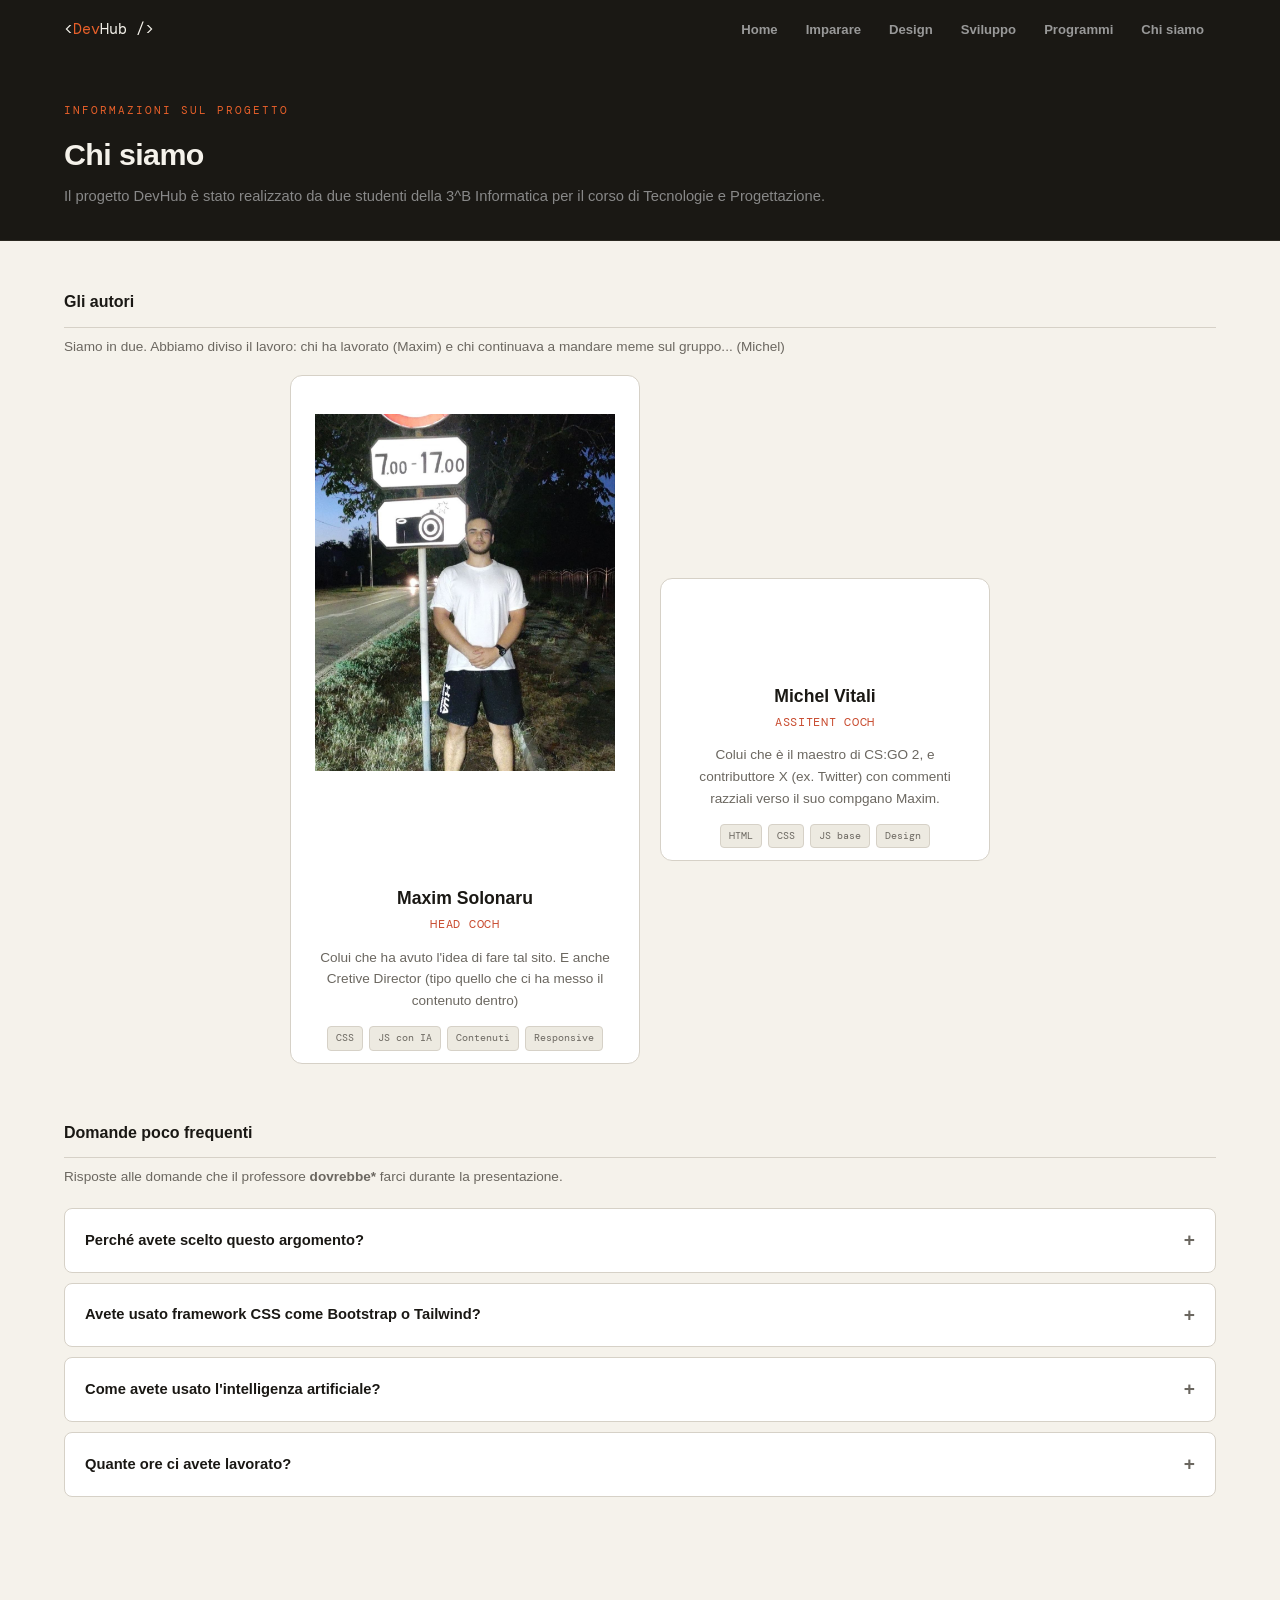
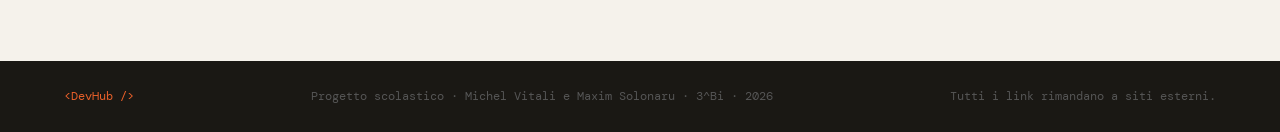
==== commit 3e9ea2a7: "Refactor code structure for improved readability and maintainability" ====
--- a/contatti.html
+++ b/contatti.html
@@ -38,20 +38,38 @@
             <div class="sezione-head">
                 <h2>Gli autori</h2>
             </div>
-            <p class="sezione-desc">Siamo in due. Abbiamo diviso il lavoro: chi ha fatto più la parte grafica/CSS e chi
-                ha gestito più la struttura HTML e il JavaScript.</p>
+            <p class="sezione-desc">Siamo in due. Abbiamo diviso il lavoro: chi ha lavorato (Maxim) e chi continuava a mandare meme sul gruppo... (Michel)</p>
 
             <div class="chi-siamo-grid">
 
+                <!-- profilo Maxim -->
+                <div class="profilo-card">
+                    <img src="" alt="">
+
+                    <span class="profilo-avatar">
+                        <img src="Immages/mAxem.jpg" alt="">
+                    ‍</span>
+                    
+                    <h3>Maxim Solonaru</h3>
+                    <span class="ruolo"> Head Coch </span>
+                    <p>
+                        Colui che ha avuto l'idea di fare tal sito. E anche Cretive Director (tipo quello che ci ha messo il contenuto dentro)
+                    </p>
+
+                    <div class="tag-lista">
+                        <span class="tag">CSS</span>
+                        <span class="tag">JS con IA</span>
+                        <span class="tag">Contenuti</span>
+                        <span class="tag">Responsive</span>
+                    </div>
+                </div>
                 <!-- profilo Michel -->
                 <div class="profilo-card">
                     <span class="profilo-avatar">‍</span>
                     <h3>Michel Vitali</h3>
-                    <span class="ruolo">HTML · CSS · JavaScript</span>
+                    <span class="ruolo">Assitent Coch</span>
                     <p>
-                        Ha lavorato principalmente sulla struttura HTML delle pagine, sulla navbar
-                        e sul JavaScript della navigazione (hamburger menu, link attivo, bottone torna su).
-                        Si è occupato anche del design generale del sito e di scegliere i colori.
+                        Colui che è il maestro di CS:GO 2, e contributtore X (ex. Twitter) con commenti razziali verso il suo compgano Maxim. 
                     </p>
                     <div class="tag-lista">
                         <span class="tag">HTML</span>
@@ -61,164 +79,45 @@
                     </div>
                 </div>
 
-                <!-- profilo Maxim -->
-                <div class="profilo-card">
-                    <span class="profilo-avatar">‍</span>
-                    <h3>Maxim Solonaru</h3>
-                    <span class="ruolo">CSS · JavaScript · Contenuti</span>
-                    <p>
-                        Ha scritto i contenuti del sito (le descrizioni di ogni risorsa), ha implementato
-                        la barra di ricerca e le FAQ con JavaScript. Si è occupato della parte responsive
-                        e del contatore animato nella homepage con l'aiuto dell'intelligenza artificiale.
-                    </p>
-                    <div class="tag-lista">
-                        <span class="tag">CSS</span>
-                        <span class="tag">JS con IA</span>
-                        <span class="tag">Contenuti</span>
-                        <span class="tag">Responsive</span>
-                    </div>
-                </div>
 
             </div>
         </div><!-- /profili -->
-
-
-        <!-- COME È STATO FATTO -->
-        <div class="sezione">
-            <div class="sezione-head">
-                <h2> Tecnologie usate</h2>
-            </div>
-            <p class="sezione-desc">Riepilogo di tutto quello che abbiamo usato per costruire il sito.</p>
-
-            <div class="griglia">
-
-                <div class="card">
-                    <div class="card-top">
-                        <div class="card-icon"></div><span class="badge open">Markup</span>
-                    </div>
-                    <h3>HTML5</h3>
-                    <p>La struttura di tutte le pagine è scritta in HTML5. Abbiamo cercato di usare i tag semantici
-                        corretti (nav, main, footer, section) invece di mettere tutto in div generiche.</p>
-                </div>
-
-                <div class="card">
-                    <div class="card-top">
-                        <div class="card-icon"></div><span class="badge open">Stile</span>
-                    </div>
-                    <h3>CSS3</h3>
-                    <p>Tutto lo stile è in un unico file style.css. Abbiamo usato variabili CSS, Flexbox e CSS Grid.
-                        Nessun framework CSS come Bootstrap — volevamo scrivere tutto da soli per imparare.</p>
-                </div>
-
-                <div class="card">
-                    <div class="card-top">
-                        <div class="card-icon"></div><span class="badge open">Logica</span>
-                    </div>
-                    <h3>JavaScript</h3>
-                    <p>Un file script.js condiviso tra tutte le pagine. Le parti più semplici le abbiamo scritte da
-                        soli, quelle più complesse (filtro ricerca, FAQ, contatore) con l'aiuto dell'IA e documentando
-                        nel codice.</p>
-                </div>
-
-                <div class="card">
-                    <div class="card-top">
-                        <div class="card-icon"></div><span class="badge free">Font</span>
-                    </div>
-                    <h3>Google Fonts</h3>
-                    <p>Usiamo due font: Cabinet Grotesk per il testo normale e DM Mono per il codice, le label e i
-                        badge. Entrambi sono gratuiti e si caricano via @import CSS.</p>
-                </div>
-
-                <div class="card">
-                    <div class="card-top">
-                        <div class="card-icon"></div><span class="badge paid">Aiuto</span>
-                    </div>
-                    <h3>Intelligenza Artificiale</h3>
-                    <p>Alcune parti del JavaScript sono state scritte con l'aiuto di ChatGPT e Claude. Le abbiamo
-                        segnalate tutte con il commento [AIUTO IA] nel file script.js, spiegando cosa fa il codice e che
-                        bug avevamo prima.</p>
-                </div>
-
-                <div class="card">
-                    <div class="card-top">
-                        <div class="card-icon"></div><span class="badge free">Hosting</span>
-                    </div>
-                    <h3>GitHub Pages</h3>
-                    <p>Il sito è pubblicato gratuitamente su GitHub Pages. Il repository è pubblico e contiene tutti i
-                        file sorgente del progetto.</p>
-                </div>
-
-            </div>
-        </div><!-- /tecnologie -->
-
 
         <!-- FAQ -->
         <!-- questa sezione usa l'accordion fatto con JavaScript (vedi script.js) -->
         <div class="sezione">
             <div class="sezione-head">
-                <h2> Domande frequenti</h2>
+                <h2> Domande poco frequenti</h2>
             </div>
-            <p class="sezione-desc">Risposte alle domande che il professore potrebbe farci durante la presentazione.</p>
+            <p class="sezione-desc">Risposte alle domande che il professore <b>dovrebbe*</b> farci durante la presentazione.</p>
 
             <div class="faq-lista">
 
                 <div class="faq-item">
                     <div class="faq-domanda">Perché avete scelto questo argomento?</div>
                     <div class="faq-risposta">
-                        Abbiamo scelto le risorse per lo sviluppo web perché è l'argomento del corso e perché
-                        quando abbiamo iniziato a studiare ci siamo resi conto che c'erano tantissimi siti utili
-                        ma nessuno li raccoglieva in modo organizzato. Abbiamo pensato che poteva essere utile
-                        anche per i compagni di classe.
+                        Perché è molto semplice, e chill, alla fine usiamo quello che ci ha insegnato il nostro prof. Arci nel ultimo periodo, ossia i grid e le card.
                     </div>
                 </div>
 
                 <div class="faq-item">
                     <div class="faq-domanda">Avete usato framework CSS come Bootstrap o Tailwind?</div>
                     <div class="faq-risposta">
-                        No. Abbiamo scelto di scrivere tutto il CSS da zero perché volevamo imparare e capire
-                        come funzionano le proprietà CSS senza dipendere da classi predefinite di un framework.
-                        Abbiamo usato solo i font di Google Fonts, che si importano con una riga di CSS.
+                        No, perché se no poi divento un Web Developer.
                     </div>
                 </div>
 
                 <div class="faq-item">
                     <div class="faq-domanda">Come avete usato l'intelligenza artificiale?</div>
                     <div class="faq-risposta">
-                        Abbiamo usato l'IA principalmente per le parti di JavaScript più complesse: il filtro
-                        di ricerca delle card, l'accordion delle FAQ (quella che state leggendo) e l'animazione
-                        dei numeri nella homepage. Tutte queste parti sono segnalate nel codice con il commento
-                        [AIUTO IA] e abbiamo scritto una spiegazione di come funzionano e che problemi avevamo
-                        prima di chiedere aiuto.
-                    </div>
-                </div>
-
-                <div class="faq-item">
-                    <div class="faq-domanda">Il sito è responsive? Funziona su smartphone?</div>
-                    <div class="faq-risposta">
-                        Sì. Abbiamo usato i media query CSS per adattare il layout agli schermi piccoli.
-                        Su mobile la navbar mostra il menu hamburger, la griglia delle card passa a una
-                        sola colonna e il footer si dispone in verticale. Abbiamo testato su Chrome con
-                        gli strumenti per sviluppatori (modalità dispositivo mobile).
+                        Si l'abbiamo usata. E lei?
                     </div>
                 </div>
 
                 <div class="faq-item">
                     <div class="faq-domanda">Quante ore ci avete lavorato?</div>
                     <div class="faq-risposta">
-                        Circa 15-20 ore in totale. Abbiamo iniziato dalla struttura HTML e dal CSS di base,
-                        poi abbiamo aggiunto i contenuti di ogni sezione, e infine abbiamo aggiunto il
-                        JavaScript. La parte che ha richiesto più tempo è stata il CSS della navbar e
-                        la parte responsive del sito.
-                    </div>
-                </div>
-
-                <div class="faq-item">
-                    <div class="faq-domanda">Cosa cambiereste se aveste più tempo?</div>
-                    <div class="faq-risposta">
-                        Aggiungeremmo la possibilità di filtrare le risorse per tipo (Gratis, A pagamento, Open Source)
-                        con dei bottoni, non solo con la barra di ricerca. Aggiungeremmo anche una sezione dove gli
-                        utenti possono suggerire nuove risorse tramite un form. E forse una dark mode completa invece
-                        del toggle parziale che c'è adesso.
+                        Circa 10-15 ore in totale. Proprio il 4 maggio qunado ci simao ricordati che esiste una consegna particolare.
                     </div>
                 </div>
 
@@ -230,7 +129,7 @@
 
     <footer>
         <span class="brand-footer">&lt;DevHub /&gt;</span>
-        <span>Progetto scolastico · Michel Vitali e Maxim Solonaru · 3^B · 2025/2026</span>
+        <span>Progetto scolastico · Michel Vitali e Maxim Solonaru · 3^Bi · 2026</span>
         <span>Tutti i link rimandano a siti esterni.</span>
     </footer>
 
--- a/style.css
+++ b/style.css
@@ -1,16 +1,8 @@
-/* =============================================
-   DevHub - Progetto Scolastico
-   Autori: Matteo R. e Lorenzo B.
-   Classe: 3^B Informatica
-   Anno: 2025/2026
-   ============================================= */
-
-/* importiamo i font da google fonts, sono gratis e si mettono prima di tutto */
+/* importiamo i font da google fonts, sono gratis, specifico gratis, a chi NON PIACE GRATIS? */
 @import url('https://fonts.googleapis.com/css2?family=DM+Mono:wght@400;500&family=Cabinet+Grotesk:wght@300;400;500;700;800&display=swap');
 
 /* le variabili CSS -- questa cosa delle variabili l'abbiamo imparata di recente
-   si dichiarano nel :root e poi si usano con var(--nome)
-   è comoda perché se cambi un colore lo cambi solo qui e si aggiorna dappertutto */
+   si dichiarano nel :root e poi si usano con var(--nome) poi vbb dai ci sta */
 :root {
   --bg: #f5f2eb;
   /* sfondo principale (beige chiaro) */
@@ -37,74 +29,63 @@
 /* reset base: togliamo margin e padding a tutti gli elementi
    box-sizing: border-box fa sì che il padding non aumenti la larghezza dell'elemento
    questa cosa ci ha fatto impazzire all'inizio perché le div si sovrapponevano */
-*,
-*::before,
-*::after {
+*{
   box-sizing: border-box;
   margin: 0;
   padding: 0;
 }
 
 body {
-  font-family: var(--sans);
-  background: var(--bg);
+  font-family: var(--sans); 
+  background: var(--bg); 
   color: var(--ink);
   font-size: 16px;
-  line-height: 1.6;
-  /* interlinea, 1.6 è considerata ottimale per la leggibilità */
-}
-
-/* ============================================
-   NAVBAR
-   ============================================ */
+  line-height: 1.6; /* spazio quello verticale, non so come si chiama dai avra capito */
+}
+
+
+
+
+/* === NAVBAR === */
 
 nav {
   background: var(--ink);
-  padding: 0 5%;
-  /* 5% ai lati così si adatta a qualsiasi schermo */
+  padding: 0 5%; /* padding orizzontale del 5% per il meme */
   height: 58px;
-  display: flex;
-  /* flex è la salvezza per allineare le cose */
-  align-items: center;
-  /* centra verticalmente */
-  justify-content: space-between;
-  /* mette logo a sinistra e link a destra */
-  position: sticky;
-  /* rimane in cima mentre si scrolla, lo ha suggerito Matteo */
+  display: flex; /* flex per mettere logo e link sulla stessa riga */
+  align-items: center; 
+  justify-content: space-between; /* mette logo a sinistra e link a destra */
+  position: sticky; /* rimane in cima mentre si scrolla, lo ha suggerito Maxim,a cui a sua volta ha suggerito l'Arci */
   top: 0;
-  z-index: 99;
-  /* z-index alto così sta sopra a tutto il resto della pagina */
+  z-index: 99; /* z-index alto così sta sopra a tutto il resto della pagina */
 }
 
 .brand {
   font-family: var(--mono);
   color: var(--bg);
-  text-decoration: none;
-  /* toglie la sottolineatura del link */
-  font-size: .95rem;
+  text-decoration: none; 
+  font-size: .95rem; /*Consigliata dall'IA */
 }
 
 .brand span {
-  color: var(--ora);
-}
-
-/* la parte arancione del logo */
+  color: var(--ora); /* la parte arancione del logo */
+}
+
+
 
 .nav-links {
   display: flex;
   gap: 4px;
-  /* spazio tra i link */
 }
 
 .nav-links a {
   color: #999;
   text-decoration: none;
-  font-size: .82rem;
+  font-size: .82rem; /*IA*/
   font-weight: 600;
   padding: 6px 12px;
   border-radius: 5px;
-  /* transition: fa l'animazione quando cambia colore, il numero sono i secondi */
-  transition: color .15s, background .15s;
+  transition: color .15s, background .15s; /* IA : transition: fa l'animazione quando cambia colore, il numero sono i secondi */
 }
 
 .nav-links a:hover {
@@ -112,40 +93,13 @@
   background: #2a2820;
 }
 
-/* classe per il link della pagina attiva (aggiunta via JavaScript) */
-.nav-links a.attiva {
-  color: #fff;
-  background: var(--accent);
-}
-
-/* hamburger menu per mobile - aggiunto dopo, ci ha aiutato l'IA perché
-   non sapevamo come farlo sparire/comparire con solo CSS */
-.hamburger {
-  display: none;
-  flex-direction: column;
-  gap: 5px;
-  cursor: pointer;
-  padding: 4px;
-}
-
-.hamburger span {
-  display: block;
-  width: 24px;
-  height: 2px;
-  background: #fff;
-  border-radius: 2px;
-  transition: all .3s;
-}
-
-
-/* ============================================
-   HERO (sezione grande in cima alla homepage)
-   ============================================ */
+
+/* HERO (sezione grande in cima alla homepage) */
 
 .hero {
-  background: var(--ink);
+  background: var(--ink); /* sfondo scuro per far risaltare il testo chiaro */
   color: var(--bg);
-  padding: 72px 5% 56px;
+  padding: 67px 5% 56px; /* padding verticale più grande per dare spazio, 5% orizzontale per il meme */
   border-bottom: 1px solid #2a2820;
 }
 
@@ -154,8 +108,9 @@
   font-family: var(--mono);
   font-size: .7rem;
   letter-spacing: .18em;
-  /* spazio tra le lettere */
-  text-transform: uppercase;
+
+
+  text-transform: uppercase; /* tutto maiuscolo */
   color: var(--ora);
   margin-bottom: 18px;
 }
@@ -205,9 +160,7 @@
 }
 
 
-/* ============================================
-   TITOLO PAGINA (usato nelle pagine interne)
-   ============================================ */
+/* TITOLO PAGINA (usato nelle pagine interne) */
 
 .page-title {
   background: var(--ink);
@@ -233,9 +186,7 @@
 }
 
 
-/* ============================================
-   CONTENUTO PRINCIPALE
-   ============================================ */
+/* CONTENUTO PRINCIPALE */
 
 .main {
   padding: 48px 5%;
@@ -245,9 +196,7 @@
 }
 
 
-/* ============================================
-   SEZIONI
-   ============================================ */
+/* SEZIONI */
 
 .sezione {
   margin-bottom: 56px;
@@ -286,12 +235,7 @@
 }
 
 
-/* ============================================
-   GRIGLIA CARD
-   auto-fill con minmax è una cosa pazzesca: crea automaticamente le colonne
-   in base alla larghezza disponibile, senza bisogno di media query!
-   L'abbiamo trovata su CSS-Tricks, non l'abbiamo capita al 100% ma funziona
-   ============================================ */
+/* GRIGLIA trovata su CSS-Tricks, non l'abbiamo capita ma funziona */
 
 .griglia {
   display: grid;
@@ -300,9 +244,7 @@
 }
 
 
-/* ============================================
-   CARD
-   ============================================ */
+/* CARD */
 
 .card {
   background: var(--card);
@@ -319,17 +261,17 @@
 .card:hover {
   border-color: var(--accent);
   box-shadow: 0 4px 18px rgba(200, 75, 47, .12);
-  /* ombra con un po' di trasparenza */
+  /* ombra con un po' di trasparenza, proprio quella che non spaevo fare nella verifica*/
   transform: translateY(-2px);
-  /* si solleva di 2px al passaggio del mouse */
+  /* si solleva di 2px al passaggio del mouse, no dai sherzo la traduce in Ynglese*/
   text-decoration: none;
   color: var(--ink);
 }
 
 .card-top {
   display: flex;
-  justify-content: space-between;
-  align-items: flex-start;
+  justify-content: space-between; /* mette icona a sinistra e badge a destra */
+  align-items: flex-start; /* allinea in alto l'icona e il badge */
   margin-bottom: 10px;
 }
 
@@ -337,7 +279,7 @@
   font-size: 1.4rem;
 }
 
-/* badge = l'etichetta tipo "Gratis", "A pagamento" ecc. */
+/* badge = l'etichetta */
 .badge {
   font-family: var(--mono);
   font-size: .62rem;
@@ -357,21 +299,18 @@
   border-color: #b6e2c2;
 }
 
-/* verde */
 .badge.paid {
   background: #fff4ec;
   color: #b04a00;
   border-color: #f5c4a0;
 }
 
-/* arancione */
 .badge.open {
   background: #eef3ff;
   color: #2a4ea8;
   border-color: #bccbf5;
 }
 
-/* blu */
 
 .card h3 {
   font-size: .97rem;
@@ -395,13 +334,11 @@
   gap: 4px;
 }
 
-.card-link::after {
-  content: '→';
-}
-
-/* la freccia dopo il link, aggiunta con CSS puro */
-
-/* versione scura della card (per le risorse in evidenza) */
+.card-link::after { /* ::after -> pseudo-elemento che viene dopo il testo del link */
+  content: '→'; /* freccia dopo il link, aggiunta con CSS puro */
+}
+
+/* Top Card */
 .card-dark {
   background: var(--ink);
   border-color: #2a2820;
@@ -428,57 +365,16 @@
 }
 
 
-/* ============================================
-   BARRA DI RICERCA (aggiunta da Lorenzo con aiuto IA)
-   ============================================ */
-
-.search-box {
-  margin-bottom: 28px;
-}
-
-.search-box input {
-  width: 100%;
-  max-width: 440px;
-  padding: 10px 16px;
-  border: 1px solid var(--border);
-  border-radius: 8px;
-  font-family: var(--sans);
-  font-size: .9rem;
-  background: var(--card);
-  color: var(--ink);
-  outline: none;
-  transition: border-color .2s;
-}
-
-.search-box input:focus {
-  border-color: var(--accent);
-  /* bordo rosso quando si clicca sull'input */
-}
-
-.search-box input::placeholder {
-  color: #aaa;
-}
-
-/* messaggio che appare se la ricerca non trova nulla */
-.nessun-risultato {
-  display: none;
-  /* nascosto di default, JS lo mostra se serve */
-  color: var(--ink2);
-  font-size: .9rem;
-  padding: 20px 0;
-}
-
-
-/* ============================================
-   BOTTONE TORNA SU
+
+/* BOTTONE TORNA SU
    position fixed lo mette fisso in basso a destra anche scrollando
-   ============================================ */
+    */
 
 #torna-su {
   display: none;
   /* nascosto, JS lo fa apparire dopo un po' di scroll */
   position: fixed;
-  bottom: 28px;
+  bottom: 28px; 
   right: 28px;
   background: var(--accent);
   color: #fff;
@@ -486,37 +382,41 @@
   width: 42px;
   height: 42px;
   border-radius: 50%;
-  /* cerchio perfetto */
   font-size: 1.1rem;
-  cursor: pointer;
+  cursor: pointer; /* fa diventare il cursore una mano quando si passa sopra */
   z-index: 100;
   box-shadow: 0 4px 14px rgba(0, 0, 0, .2);
-  transition: background .2s, transform .2s;
-}
-
-#torna-su:hover {
+  transition: background .2s, transform .2s; /*IA : aggiunge un'animazione quando cambia il colore o la posizione */
+}
+
+#torna-su:hover { /* quando si passa sopra al bottone */
   background: var(--ora);
   transform: translateY(-3px);
 }
 
 
-/* ============================================
-   SEZIONE "CHI SIAMO" (pagina contatti)
-   ============================================ */
+/* SEZIONE "CHI SIAMO" (pagina contatti) */
 
 .chi-siamo-grid {
   display: grid;
-  grid-template-columns: repeat(auto-fill, minmax(300px, 1fr));
+  grid-template-columns: repeat(2, 1fr);
+  place-items: center;
+  max-width: 700px;
+  margin: 0 auto 40px;
   gap: 20px;
-  margin-bottom: 40px;
 }
 
 .profilo-card {
   background: var(--card);
   border: 1px solid var(--border);
   border-radius: 12px;
-  padding: 28px 24px;
+  padding: 12px 24px;
   text-align: center;
+}
+
+.profilo-card img{
+  margin-top: 0;
+  max-width: 300px;
 }
 
 .profilo-avatar {
@@ -566,9 +466,9 @@
 }
 
 
-/* ============================================
+/*
    DOMANDE FREQUENTI (FAQ) - pagina contatti
-   ============================================ */
+   */
 
 .faq-lista {
   margin-top: 20px;
@@ -622,19 +522,19 @@
 }
 
 
-/* ============================================
+/*
    CONTATORE ANIMATO (nella homepage)
    -- questa parte l'ha fatta l'IA, vedi script.js per la spiegazione
-   ============================================ */
+   */
 
 .stat b.animato {
   display: inline-block;
 }
 
 
-/* ============================================
+/*
    FOOTER
-   ============================================ */
+   */
 
 footer {
   background: var(--ink);
@@ -663,52 +563,3 @@
   color: #888;
 }
 
-
-/* ============================================
-   RESPONSIVE / MOBILE
-   sotto 640px cambia il layout
-   ============================================ */
-
-@media (max-width: 640px) {
-
-  /* navbar: nasconde i link e mostra l'hamburger */
-  .nav-links {
-    display: none;
-    position: absolute;
-    top: 58px;
-    left: 0;
-    right: 0;
-    background: var(--ink);
-    flex-direction: column;
-    padding: 12px 5%;
-    gap: 2px;
-    border-top: 1px solid #2a2820;
-  }
-
-  .nav-links.aperta {
-    display: flex;
-  }
-
-  /* JS aggiunge questa classe */
-  .hamburger {
-    display: flex;
-  }
-
-  .stats {
-    gap: 24px;
-  }
-
-  .griglia {
-    grid-template-columns: 1fr;
-  }
-
-  /* una colonna sola su mobile */
-  .chi-siamo-grid {
-    grid-template-columns: 1fr;
-  }
-
-  footer {
-    flex-direction: column;
-    text-align: center;
-  }
-}
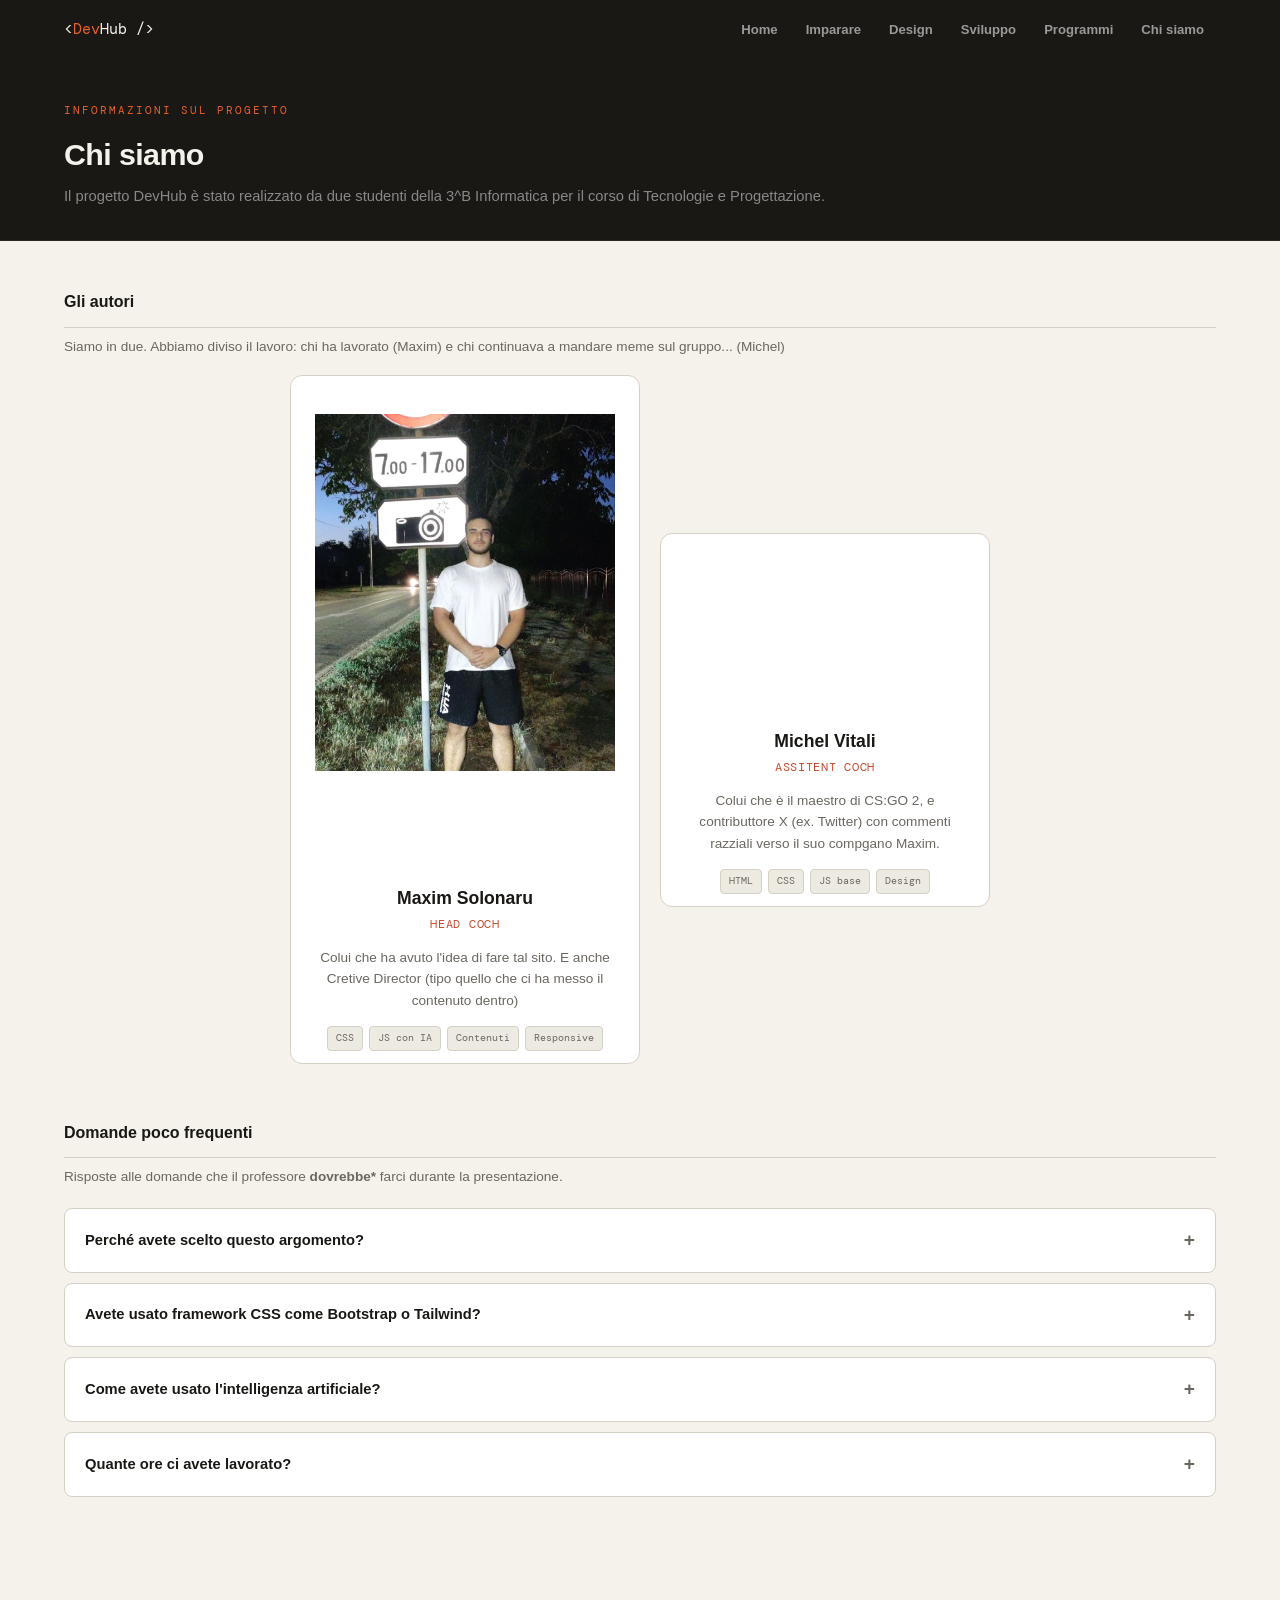
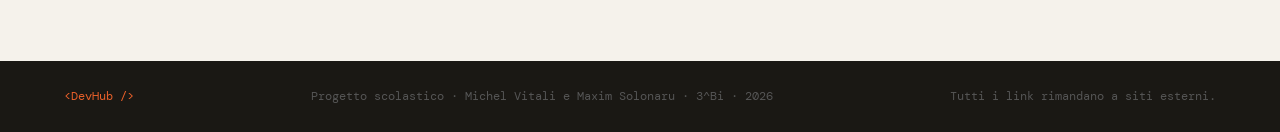
==== commit a523c9f9: "Update contatti.html" ====
--- a/contatti.html
+++ b/contatti.html
@@ -66,6 +66,9 @@
                 <!-- profilo Michel -->
                 <div class="profilo-card">
                     <span class="profilo-avatar">‍</span>
+                    <span class="profilo-avatar">
+                        <img src="Immages/Vitali Michel.jpg" alt="">
+                    ‍</span>
                     <h3>Michel Vitali</h3>
                     <span class="ruolo">Assitent Coch</span>
                     <p>
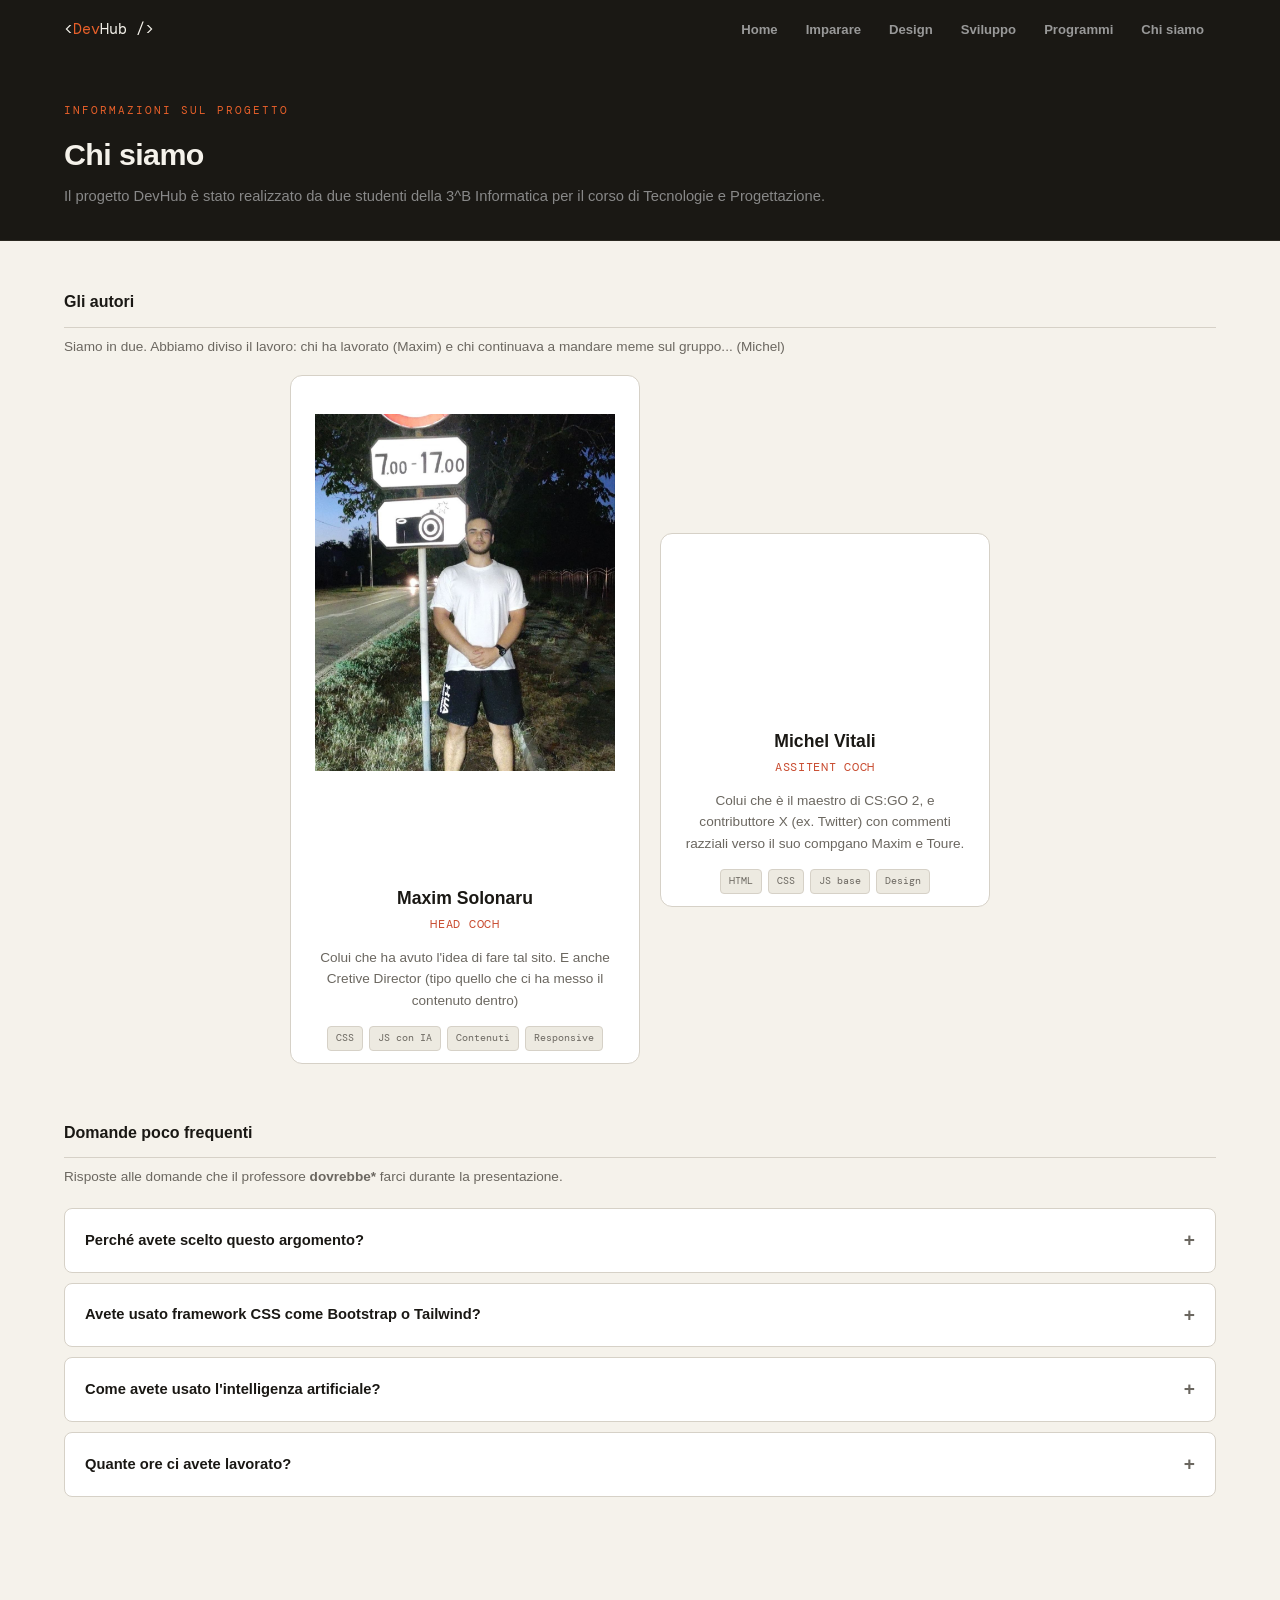
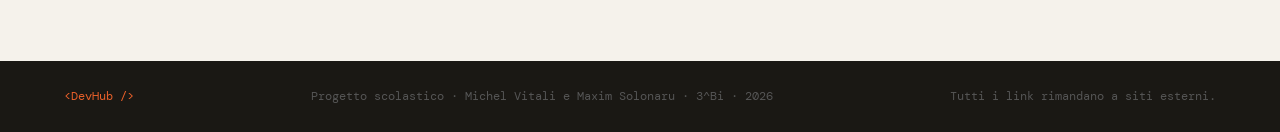
==== commit 5f1631d1: "Update description for Michel Vitali" ====
--- a/contatti.html
+++ b/contatti.html
@@ -72,7 +72,7 @@
                     <h3>Michel Vitali</h3>
                     <span class="ruolo">Assitent Coch</span>
                     <p>
-                        Colui che è il maestro di CS:GO 2, e contributtore X (ex. Twitter) con commenti razziali verso il suo compgano Maxim. 
+                        Colui che è il maestro di CS:GO 2, e contributtore X (ex. Twitter) con commenti razziali verso il suo compgano Maxim e Toure. 
                     </p>
                     <div class="tag-lista">
                         <span class="tag">HTML</span>
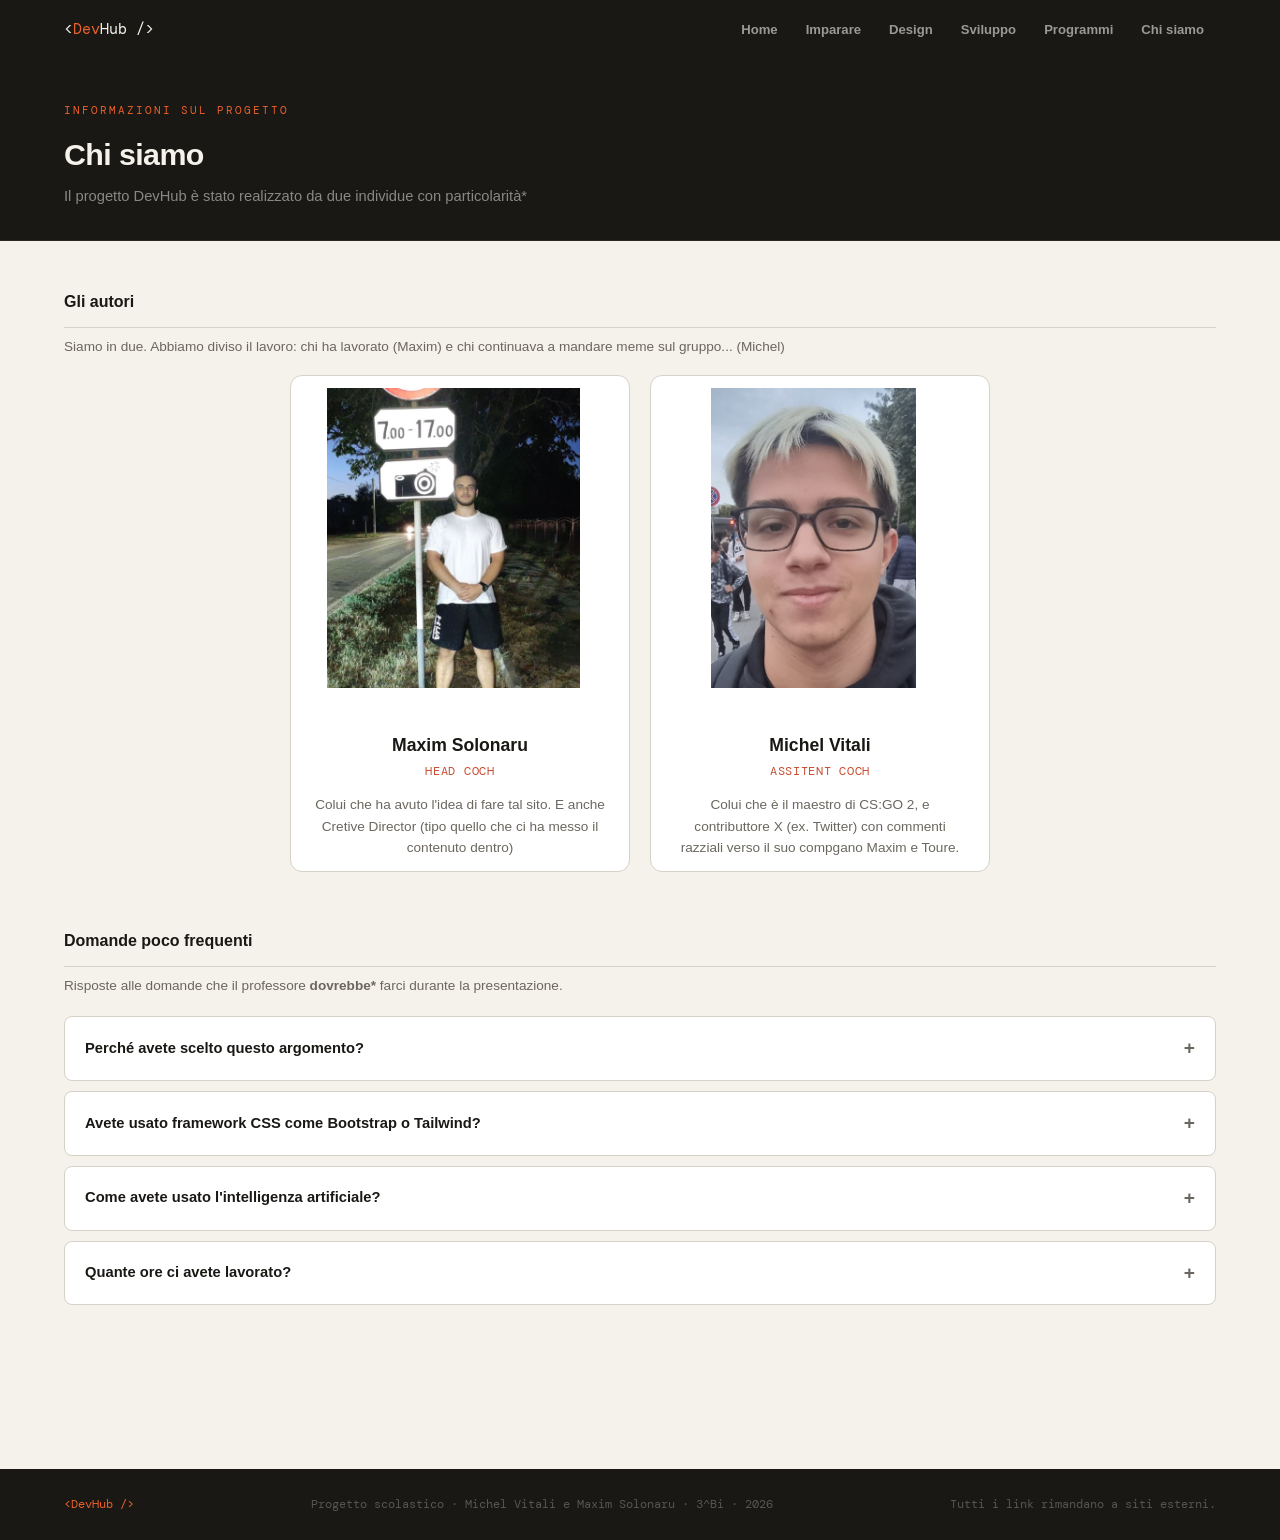
==== commit 7816a64d: "FInal Boss Sigma Skibididi pddy" ====
--- a/contatti.html
+++ b/contatti.html
@@ -26,8 +26,7 @@
     <div class="page-title">
         <div class="eyebrow">Informazioni sul progetto</div>
         <h1> Chi siamo</h1>
-        <p>Il progetto DevHub è stato realizzato da due studenti della 3^B Informatica per il corso di Tecnologie e
-            Progettazione.</p>
+        <p>Il progetto DevHub è stato realizzato da due individue con particolarità*<div class=""></div></p>
     </div>
 
 
@@ -44,42 +43,31 @@
 
                 <!-- profilo Maxim -->
                 <div class="profilo-card">
-                    <img src="" alt="">
 
                     <span class="profilo-avatar">
                         <img src="Immages/mAxem.jpg" alt="">
                     ‍</span>
-                    
+
                     <h3>Maxim Solonaru</h3>
                     <span class="ruolo"> Head Coch </span>
                     <p>
                         Colui che ha avuto l'idea di fare tal sito. E anche Cretive Director (tipo quello che ci ha messo il contenuto dentro)
                     </p>
 
-                    <div class="tag-lista">
-                        <span class="tag">CSS</span>
-                        <span class="tag">JS con IA</span>
-                        <span class="tag">Contenuti</span>
-                        <span class="tag">Responsive</span>
-                    </div>
                 </div>
                 <!-- profilo Michel -->
                 <div class="profilo-card">
-                    <span class="profilo-avatar">‍</span>
+
                     <span class="profilo-avatar">
                         <img src="Immages/Vitali Michel.jpg" alt="">
                     ‍</span>
+
                     <h3>Michel Vitali</h3>
                     <span class="ruolo">Assitent Coch</span>
                     <p>
                         Colui che è il maestro di CS:GO 2, e contributtore X (ex. Twitter) con commenti razziali verso il suo compgano Maxim e Toure. 
                     </p>
-                    <div class="tag-lista">
-                        <span class="tag">HTML</span>
-                        <span class="tag">CSS</span>
-                        <span class="tag">JS base</span>
-                        <span class="tag">Design</span>
-                    </div>
+
                 </div>
 
 
--- a/style.css
+++ b/style.css
@@ -417,12 +417,14 @@
 .profilo-card img{
   margin-top: 0;
   max-width: 300px;
+  max-height: 300px;
 }
 
 .profilo-avatar {
   font-size: 3rem;
-  margin-bottom: 14px;
+  margin-bottom: 20px;
   display: block;
+  
 }
 
 .profilo-card h3 {
@@ -466,9 +468,7 @@
 }
 
 
-/*
-   DOMANDE FREQUENTI (FAQ) - pagina contatti
-   */
+/*   DOMANDE FREQUENTI (FAQ) - pagina contatti  */
 
 .faq-lista {
   margin-top: 20px;
@@ -479,8 +479,7 @@
   border-radius: 8px;
   margin-bottom: 10px;
   background: var(--card);
-  overflow: hidden;
-  /* nasconde il contenuto che sporge fuori */
+  overflow: hidden; /* nasconde il contenuto che sporge fuori */
 }
 
 /* questa parte è quella su cui si clicca */
@@ -532,9 +531,7 @@
 }
 
 
-/*
-   FOOTER
-   */
+/* FOOTER */
 
 footer {
   background: var(--ink);
